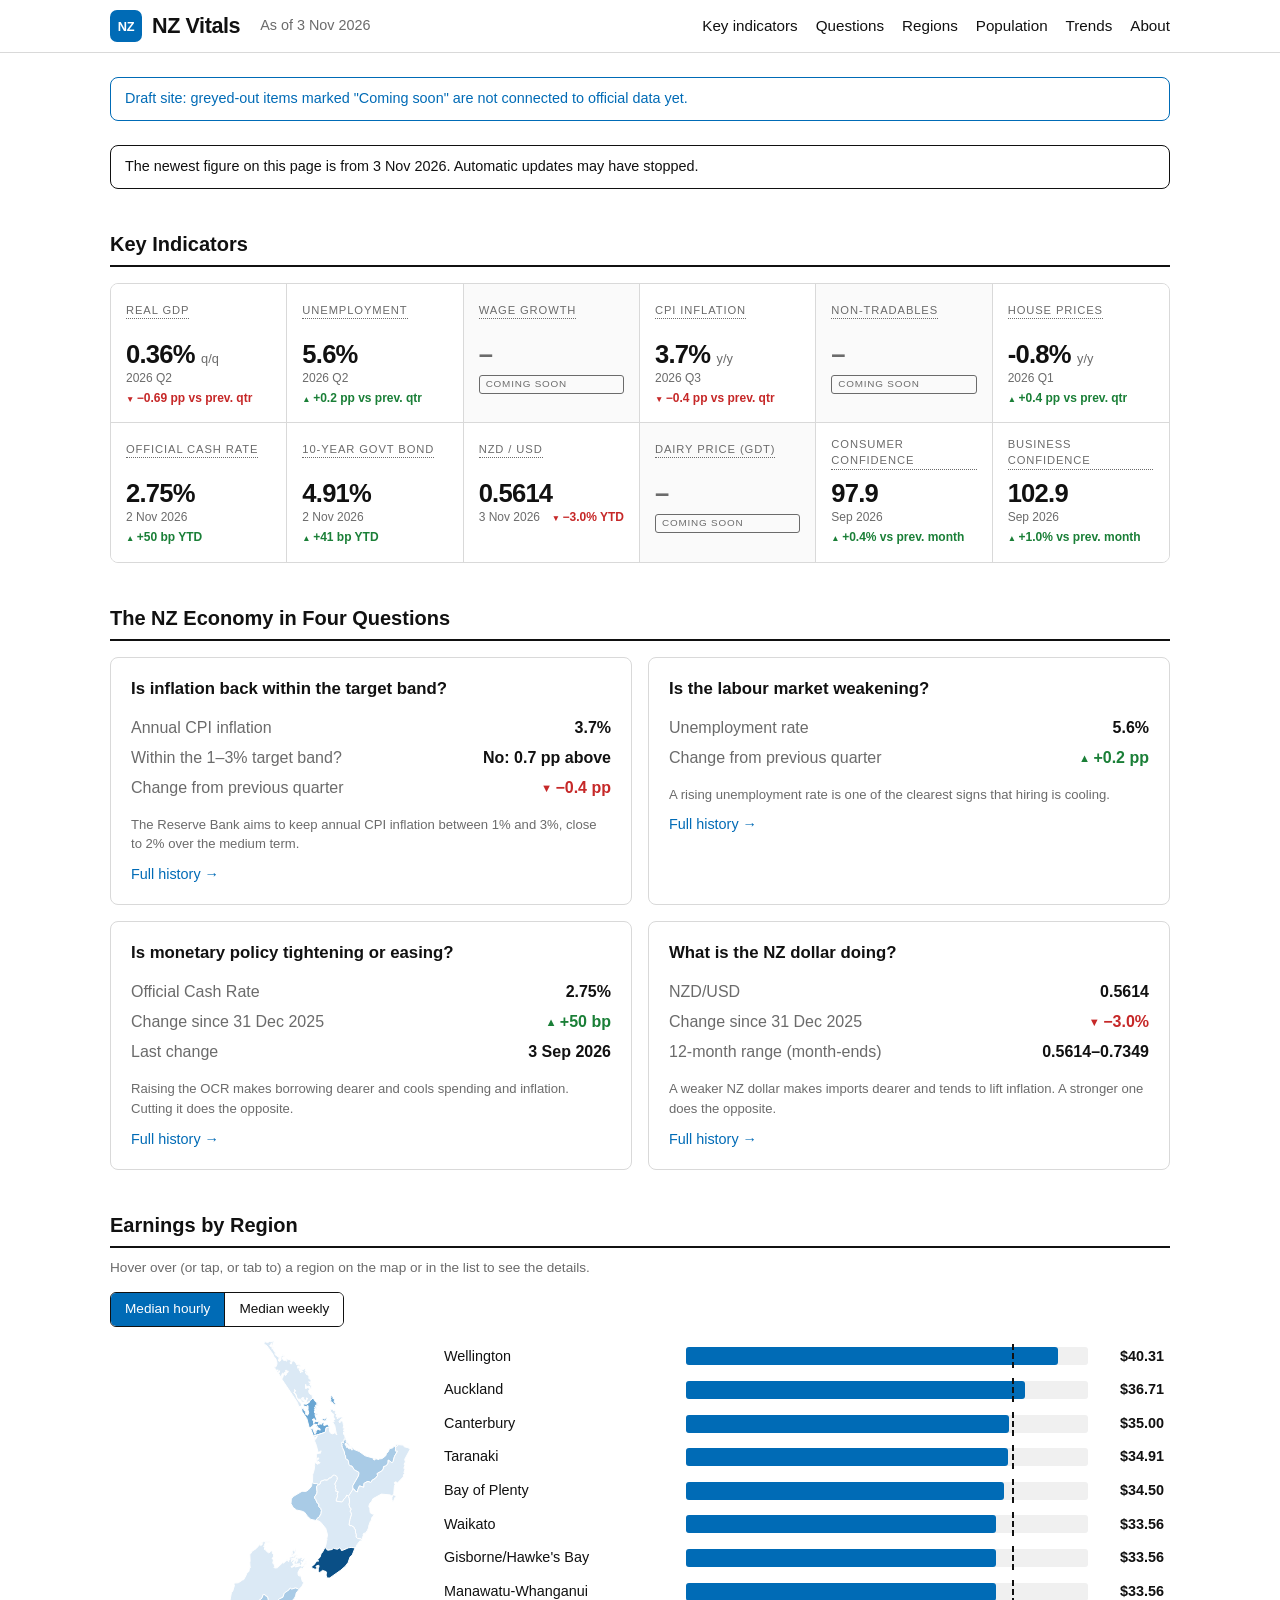
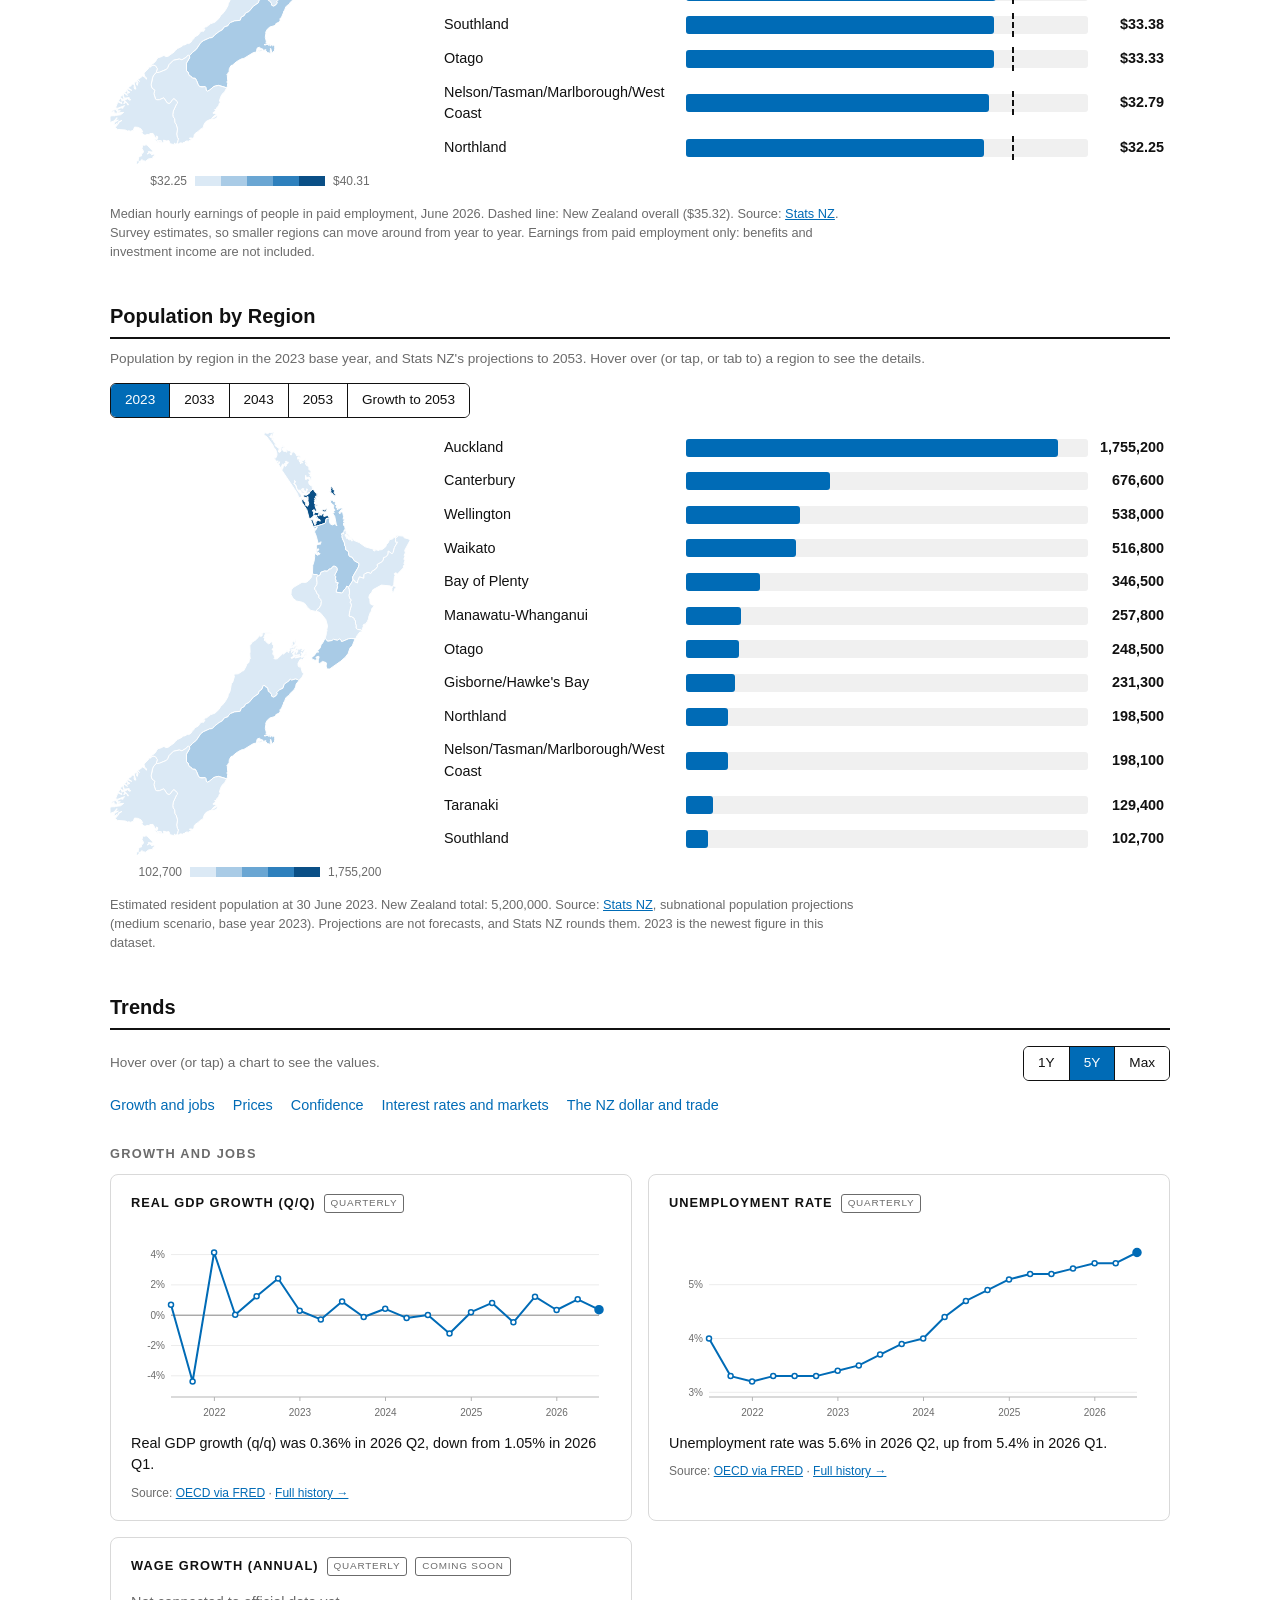
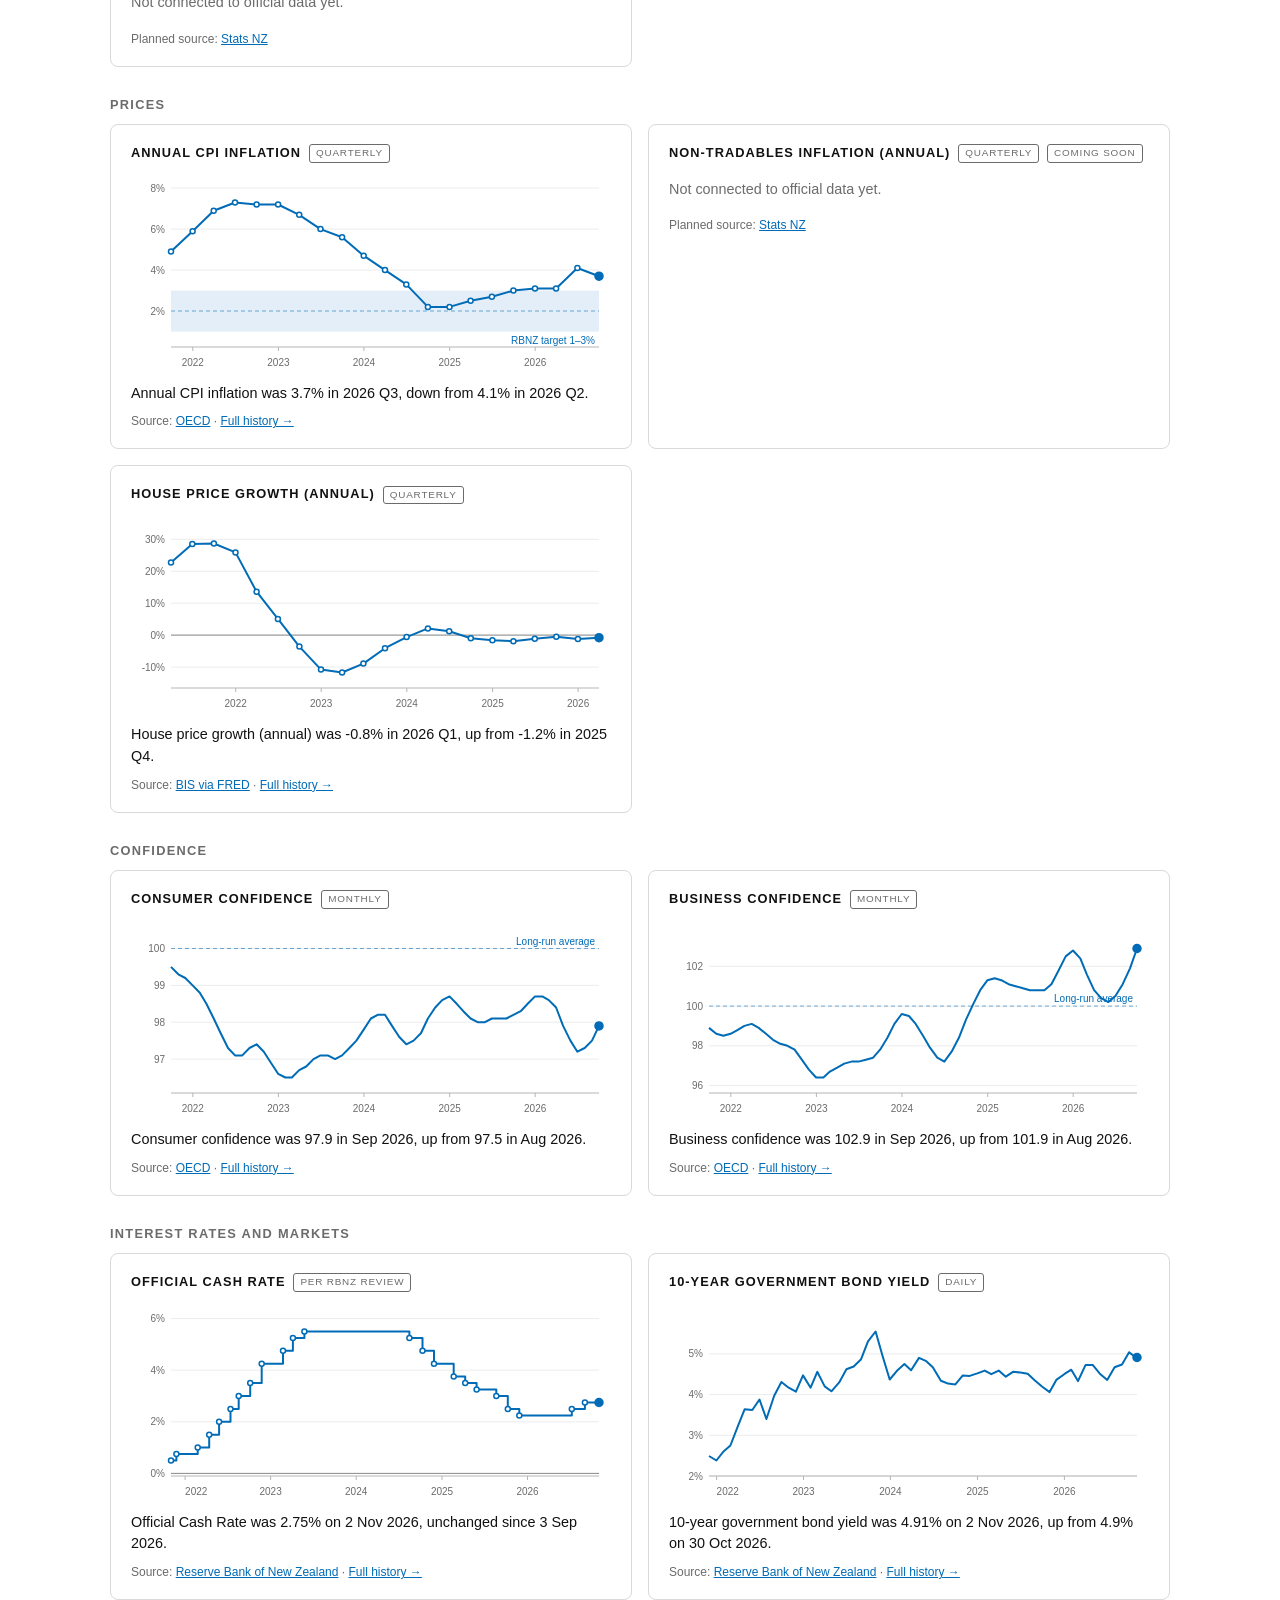
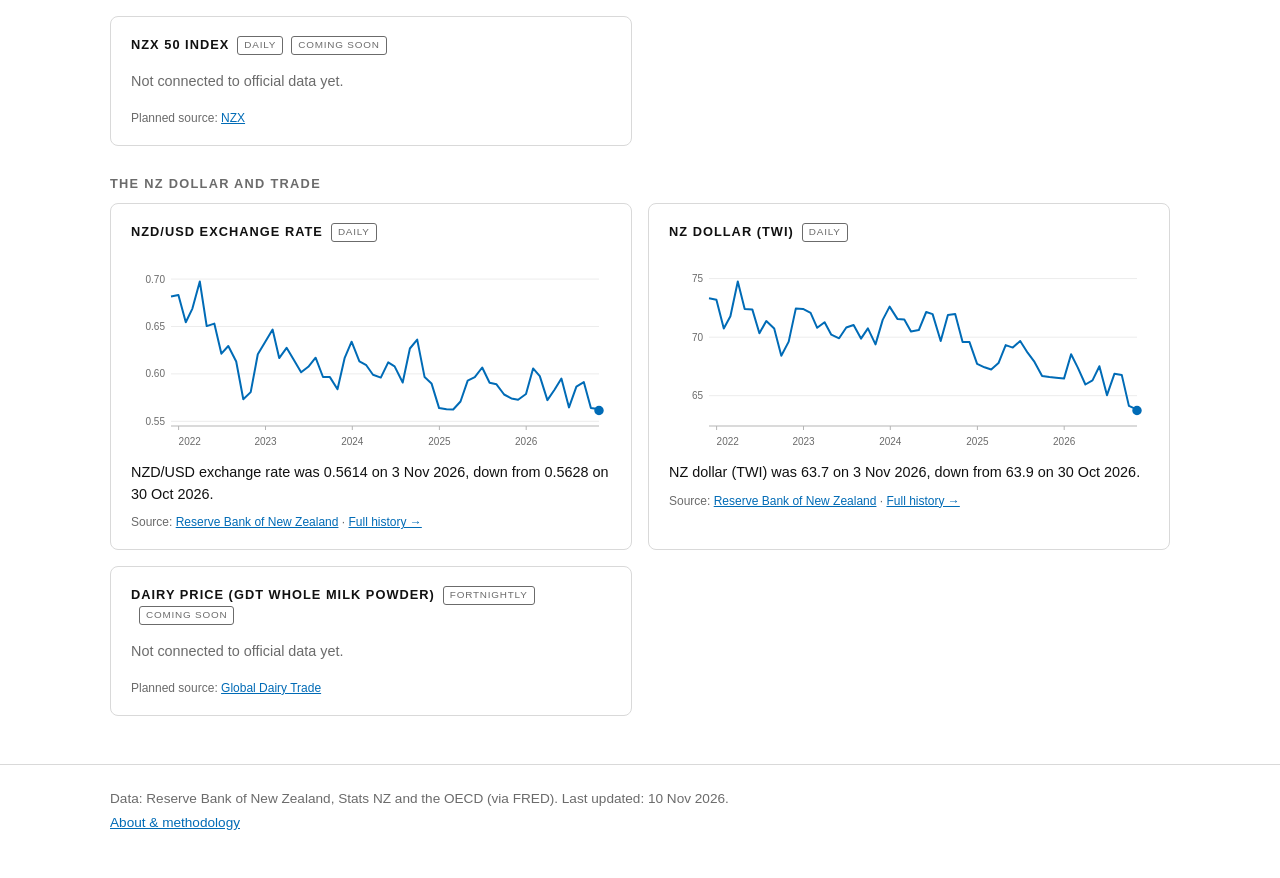
==== index.html @ 40b2cf06 "Add files via upload" ====
<!doctype html>
<html lang="en-NZ">
<head>
  <meta charset="utf-8">
  <meta name="viewport" content="width=device-width, initial-scale=1">
  <title>NZ Vitals | New Zealand Economy Dashboard</title>
  <meta name="description" content="Dashboard of New Zealand's economy: inflation, unemployment, the Official Cash Rate and NZD/USD, updated automatically from Stats NZ and the RBNZ.">
  <meta name="theme-color" content="#006bb6">
  <link rel="canonical" href="https://nz-vitals.pages.dev/">
  <meta property="og:type" content="website">
  <meta property="og:site_name" content="NZ Vitals">
  <meta property="og:title" content="NZ Vitals | New Zealand Economy Dashboard">
  <meta property="og:description" content="Inflation, unemployment, the Official Cash Rate and NZD/USD on one page.">
  <meta property="og:url" content="https://nz-vitals.pages.dev/">
  <meta property="og:locale" content="en_NZ">
  <meta property="og:image" content="https://nz-vitals.pages.dev/og-image.png">
  <meta name="twitter:card" content="summary_large_image">
  <meta name="twitter:image" content="https://nz-vitals.pages.dev/og-image.png">
  <script type="application/ld+json">
  {
    "@context": "https://schema.org",
    "@type": "WebSite",
    "name": "NZ Vitals",
    "url": "https://nz-vitals.pages.dev/",
    "description": "A running read on the health of the New Zealand economy.",
    "inLanguage": "en-NZ"
  }
  </script>
  <link rel="icon" href="favicon.svg" type="image/svg+xml">
  <link rel="stylesheet" href="css/style.css">
</head>
<body>
  <a class="skip" href="#main">Skip to content</a>

  <header class="topbar">
    <div class="wrap topbar-inner">
      <a class="brand" href="index.html"><span class="logo" aria-hidden="true">NZ</span><span class="brand-name">NZ Vitals</span></a>
      <span class="asof">As of <span id="asof">–</span></span>
      <nav class="nav" aria-label="Main">
        <a href="#key-indicators">Key indicators</a>
        <a href="#questions">Questions</a>
        <a href="#regions">Regions</a>
        <a href="#population">Population</a>
        <a href="#trends">Trends</a>
        <a href="about.html">About</a>
      </nav>
    </div>
  </header>

  <main id="main" class="wrap">
    <p id="status" class="status">Loading data…</p>
    <div id="notice" class="notice" hidden>
      Draft site: greyed-out items marked "Coming soon" are not connected to official data yet.
    </div>
    <div id="stale" class="notice warn" role="status" hidden></div>

    <section id="key-indicators">
      <h2 class="section-title">Key Indicators</h2>
      <div id="tiles" class="tiles"></div>
    </section>

    <section id="questions">
      <h2 class="section-title">The NZ Economy in Four Questions</h2>
      <div id="qgrid" class="qgrid"></div>
    </section>

    <section id="regions">
      <h2 class="section-title">Earnings by Region</h2>
      <p class="hint">Hover over (or tap, or tab to) a region on the map or in the list to see the details.</p>
      <div id="regions-body"></div>
    </section>

    <section id="population" hidden>
      <h2 class="section-title">Population by Region</h2>
      <p class="hint">Population by region in the 2023 base year, and Stats NZ's projections to 2053. Hover over (or tap, or tab to) a region to see the details.</p>
      <div id="population-body"></div>
    </section>

    <section id="trends">
      <h2 class="section-title">Trends</h2>
      <div class="trend-bar">
        <p class="hint">Hover over (or tap) a chart to see the values.</p>
        <div class="seg" id="range" role="group" aria-label="Chart time range">
          <button type="button" data-y="1" aria-pressed="false">1Y</button>
          <button type="button" data-y="5" aria-pressed="true">5Y</button>
          <button type="button" data-y="0" aria-pressed="false">Max</button>
        </div>
      </div>
      <nav id="jump" class="jump" aria-label="Chart groups"></nav>
      <div id="grid"></div>
    </section>

    <noscript><p class="status">This dashboard needs JavaScript to draw its charts. Data sources: Stats NZ and the Reserve Bank of New Zealand.</p></noscript>
  </main>

  <footer class="site-footer">
    <div class="wrap">
      <p>Data: Reserve Bank of New Zealand, Stats NZ and the OECD (via FRED). Last updated: <span id="updated">–</span>.</p>
      <p><a href="about.html">About &amp; methodology</a></p>
    </div>
  </footer>

  <script src="js/app.js"></script>
</body>
</html>
---- css/style.css ----
/* NZ Vitals: white / black / Knicks blue, Helvetica */
:root {
  --white: #ffffff;
  --black: #111111;
  --blue: #006bb6; /* Knicks blue */
  --grey: #6b6b6b;
  --line: #d9d9d9;
  --max: 1100px;
}

* { box-sizing: border-box; }
html { -webkit-text-size-adjust: 100%; scroll-behavior: smooth; }

body {
  margin: 0;
  background: var(--white);
  color: var(--black);
  font-family: Helvetica, "Helvetica Neue", Arial, sans-serif;
  line-height: 1.5;
}

a { color: var(--blue); }
a:hover { color: var(--black); }
a:focus-visible { outline: 3px solid var(--black); outline-offset: 2px; }

.wrap { max-width: var(--max); margin: 0 auto; padding: 0 20px; }

.skip { position: absolute; left: -999px; top: 0; background: var(--black); color: var(--white); padding: 8px 12px; z-index: 10; }
.skip:focus { left: 8px; top: 8px; }

/* Top bar */
.topbar { border-bottom: 1px solid var(--line); background: var(--white); }
.topbar-inner { display: flex; align-items: center; gap: 8px 20px; flex-wrap: wrap; padding-top: 10px; padding-bottom: 10px; }
.brand { display: flex; align-items: center; gap: 10px; text-decoration: none; color: var(--black); }
.logo { width: 32px; height: 32px; border-radius: 7px; background: var(--blue); color: var(--white); font-weight: 700; font-size: 0.8rem; display: grid; place-items: center; letter-spacing: -0.02em; }
.brand-name { font-size: 1.35rem; font-weight: 700; letter-spacing: -0.02em; }
.asof { color: var(--grey); font-size: 0.9rem; }
.nav { margin-left: auto; display: flex; gap: 6px 18px; flex-wrap: wrap; }
.nav a { color: var(--black); text-decoration: none; font-size: 0.95rem; }
.nav a:hover { color: var(--blue); }

/* Section headings: bold with a heavy rule underneath */
.section-title { font-size: 1.25rem; margin: 40px 0 16px; padding-bottom: 6px; border-bottom: 2px solid var(--black); }
.hint { margin: -6px 0 14px; font-size: 0.85rem; color: var(--grey); }

.status { color: var(--grey); margin: 24px 0; }
.notice { border: 1px solid var(--blue); color: var(--blue); border-radius: 8px; padding: 10px 14px; margin: 24px 0 0; font-size: 0.9rem; }

.tag { display: inline-block; font-size: 0.62rem; text-transform: uppercase; letter-spacing: 0.08em; border: 1px solid var(--grey); color: var(--grey); padding: 1px 6px; border-radius: 3px; margin-left: 8px; vertical-align: middle; font-weight: 400; }

/* Key indicator tiles */
.tiles { display: grid; grid-template-columns: repeat(6, 1fr); grid-auto-rows: 1fr; background: var(--white); border: 1px solid var(--line); border-radius: 8px; overflow: hidden; }
/* Hairlines are drawn per tile (not as a grey gap), so a short last row stays white */
.tile { display: flex; flex-direction: column; min-height: 140px; background: var(--white); padding: 14px 16px; box-shadow: inset 1px 1px 0 var(--line); margin: -1px 0 0 -1px; } /* each tile draws its own top/left line; the outer edge is clipped */
.label { display: inline-block; font-size: 0.7rem; text-transform: uppercase; letter-spacing: 0.08em; color: var(--grey); border-bottom: 1px dotted var(--grey); cursor: help; }
.tile-value { font-size: 1.6rem; font-weight: 700; letter-spacing: -0.03em; line-height: 1.2; margin-top: 2px; }
.tile-top { min-height: 2.5rem; }   /* room for a two-line label, so values line up across each row */
.tile-value small { font-size: 0.8rem; font-weight: 400; color: var(--grey); letter-spacing: 0; }
.tile-meta { display: flex; flex-wrap: wrap; justify-content: space-between; gap: 2px 8px; font-size: 0.75rem; color: var(--grey); }
/* Changes: green up, red down (the direction, not a judgement of good or bad) */
:root { --up: #1a7f37; --down: #c62828; }
.chg { font-weight: 700; color: var(--grey); white-space: nowrap; }
.chg.up { color: var(--up); }
.chg.down { color: var(--down); }
.chg.up::before, .chg.down::before { font-size: 0.7em; margin-right: 0.3em; vertical-align: 0.08em; }
.chg.up::before { content: "\25B2"; }
.chg.down::before { content: "\25BC"; }
.tile .tag { margin: 6px 0 0; }

/* Question cards */
.qgrid { display: grid; grid-template-columns: repeat(auto-fit, minmax(min(100%, 420px), 1fr)); gap: 16px; }
.qcard { border: 1px solid var(--line); border-radius: 8px; padding: 18px 20px; }
.qcard h3 { margin: 0 0 12px; font-size: 1.05rem; }
.qrow { display: flex; justify-content: space-between; gap: 12px; padding: 3px 0; color: var(--grey); }
.qrow b { color: var(--black); text-align: right; }
.qnote { font-size: 0.82rem; color: var(--grey); margin: 12px 0 8px; }
.qlink { font-size: 0.9rem; text-decoration: none; }

/* Trend cards and charts */
.grid { display: grid; grid-template-columns: repeat(auto-fit, minmax(min(100%, 440px), 1fr)); gap: 16px; }
.trend-bar { display: flex; flex-wrap: wrap; align-items: center; justify-content: space-between; gap: 8px 16px; margin-bottom: 14px; }
.trend-bar .hint, .trend-bar .seg { margin: 0; }
.jump { display: flex; flex-wrap: wrap; gap: 4px 18px; margin-bottom: 8px; font-size: 0.9rem; }
.jump a { text-decoration: none; }
.tgroup { margin-bottom: 8px; scroll-margin-top: 16px; }
.group-title { font-size: 0.8rem; text-transform: uppercase; letter-spacing: 0.1em; color: var(--grey); margin: 28px 0 10px; font-weight: 700; }
#grid { margin-bottom: 48px; }
.card { border: 1px solid var(--line); border-radius: 8px; padding: 18px 20px; scroll-margin-top: 16px; }
.card h2 { margin: 0 0 10px; font-size: 0.8rem; font-weight: 700; text-transform: uppercase; letter-spacing: 0.08em; }
.summary { font-size: 0.9rem; margin: 10px 0 8px; }
.source { font-size: 0.75rem; color: var(--grey); margin: 0; }

.chart-host { position: relative; min-height: 200px; }
.chart { display: block; max-width: 100%; height: auto; touch-action: pan-y; cursor: crosshair; }
.chart .axis { stroke: #b5b5b5; stroke-width: 1; }
.chart .tick { stroke: #b5b5b5; stroke-width: 1; }
.chart .gl { stroke: #ececec; stroke-width: 1; }
.chart .zero { stroke: #8a8a8a; stroke-width: 1; }
.chart .band { fill: #e3eef8; }
.chart .ref { stroke: var(--blue); stroke-opacity: 0.55; stroke-width: 1; stroke-dasharray: 4 3; }
.chart .reft { fill: var(--blue); font-size: 10px; }
.chart .line { fill: none; stroke: var(--blue); stroke-width: 2; stroke-linejoin: round; }
.chart .dot { fill: var(--white); stroke: var(--blue); stroke-width: 1.5; }
.chart .dot.last { fill: var(--blue); }
.chart .hline { stroke: var(--black); stroke-width: 1; stroke-dasharray: 3 3; }
.chart .hdot { fill: var(--blue); stroke: var(--white); stroke-width: 2; }
.chart text { font-family: inherit; font-size: 10px; fill: var(--grey); }

.tip { position: absolute; display: none; pointer-events: none; background: var(--black); color: var(--white); font-size: 0.75rem; line-height: 1.3; padding: 5px 9px; border-radius: 5px; white-space: nowrap; transform: translate(-50%, -100%); z-index: 2; }
.tip.on { display: block; }
.tip.below { transform: translate(-50%, 0); }
.tip span { display: block; opacity: 0.75; }

/* Not-yet-connected items */
.tile.soon { background: #fafafa; }
.tile.soon .label, .tile.soon .tile-value { color: var(--grey); }
.soon-text { color: var(--grey); font-size: 0.9rem; margin: 16px 0; }
.notice.warn { border-color: var(--black); color: var(--black); }
.chart:focus-visible { outline: 2px solid var(--blue); outline-offset: 2px; }
.prose h3 { font-size: 0.95rem; margin: 24px 0 4px; text-transform: uppercase; letter-spacing: 0.06em; color: var(--grey); }

/* Earnings by region */
.seg { display: inline-flex; border: 1px solid var(--black); border-radius: 6px; overflow: hidden; margin: 0 0 14px; }
.seg button { font: inherit; font-size: 0.85rem; background: var(--white); color: var(--black); border: 0; padding: 6px 14px; white-space: nowrap; cursor: pointer; }
.seg button + button { border-left: 1px solid var(--black); }
.seg button[aria-pressed="true"] { background: var(--blue); color: var(--white); }
.seg button:focus-visible { outline: 3px solid var(--black); outline-offset: -3px; }
.rwrap { display: block; }
.rwrap.withmap { display: grid; grid-template-columns: minmax(200px, 300px) 1fr; gap: 8px 28px; align-items: start; }
.rmap { position: relative; max-width: 300px; }
.rmap svg { display: block; width: 100%; height: auto; }
.rpath { stroke: #fff; stroke-width: 1; stroke-linejoin: round; cursor: pointer; outline: none; transition: opacity 0.1s; }
.rpath.on { stroke: var(--black); stroke-width: 2; }
.rpath:focus-visible { stroke: var(--black); stroke-width: 2.5; }
.rmap:has(.rpath.on) .rpath:not(.on) { opacity: 0.55; }
.maptip { display: none; position: absolute; pointer-events: none; background: var(--black); color: var(--white); font-size: 0.75rem; line-height: 1.35; padding: 6px 10px; border-radius: 5px; white-space: nowrap; transform: translate(-50%, -100%); z-index: 3; }
.maptip.on { display: block; }
.maptip span, .maptip strong { display: block; }
.maptip span { opacity: 0.75; }
.rlegend { display: flex; align-items: center; justify-content: center; gap: 8px; margin-top: 8px; font-size: 0.75rem; color: var(--grey); }
.ramp { display: inline-flex; }
.ramp i { display: block; width: 26px; height: 10px; }
.rlist { display: grid; gap: 2px; }
.rrow.on { background: #f2f7fb; }
.rrow { position: relative; display: grid; grid-template-columns: minmax(120px, 230px) 1fr 64px; align-items: center; gap: 12px; padding: 5px 6px; border-radius: 6px; }
.rrow:hover, .rrow:focus { background: #f2f7fb; outline: none; }
.rrow:focus-visible { outline: 2px solid var(--blue); }
.rname { font-size: 0.9rem; }
.rtrack { position: relative; height: 18px; background: #f0f0f0; border-radius: 3px; }
.rbar { position: absolute; left: 0; top: 0; bottom: 0; background: var(--blue); border-radius: 3px; }
.rnat { position: absolute; top: -3px; bottom: -3px; border-left: 2px dashed var(--black); }
.rval { font-weight: 700; text-align: right; font-size: 0.9rem; }
.rtip { display: none; position: absolute; left: 240px; bottom: calc(100% - 2px); background: var(--black); color: var(--white); font-size: 0.75rem; line-height: 1.35; padding: 6px 10px; border-radius: 5px; z-index: 3; white-space: nowrap; pointer-events: none; }
.rtip span, .rtip strong { display: block; }
.rtip span { opacity: 0.75; }
.rrow:hover .rtip, .rrow:focus .rtip { display: block; }
.rnote { font-size: 0.8rem; color: var(--grey); margin: 14px 0 0; max-width: 760px; }
@media (max-width: 760px) {
  .rwrap.withmap { grid-template-columns: 1fr; }
  .rmap { max-width: 240px; margin: 0 auto 8px; }
}
@media (max-width: 600px) {
  .rrow { grid-template-columns: 1fr 60px; row-gap: 4px; }
  .rname { grid-column: 1 / -1; }
  .rtip { left: 6px; white-space: normal; max-width: calc(100% - 12px); }
}

/* Footer */
.site-footer { border-top: 1px solid var(--line); padding: 20px 0 40px; font-size: 0.85rem; color: var(--grey); }
.site-footer p { margin: 4px 0; }

/* About page */
.prose { max-width: 700px; padding-top: 24px; padding-bottom: 48px; }
.prose h1 { font-size: 1.6rem; margin: 16px 0 0; letter-spacing: -0.02em; }
.prose h2 { font-size: 1.1rem; margin-top: 32px; }

/* Narrower screens: 4 tiles per row (3 rows), then 2 per row (6 rows), so the 12 tiles always fill every row */
@media (max-width: 1100px) {
  .tiles { grid-template-columns: repeat(4, 1fr); }
}
@media (max-width: 700px) {
  .tiles { grid-template-columns: repeat(2, 1fr); }
}

/* Phones */
@media (max-width: 600px) {
  .tiles { grid-template-columns: repeat(2, 1fr); }
  .wrap { padding: 0 16px; }
  .asof { order: 3; width: 100%; }
  .nav { margin-left: 0; width: 100%; }
  .section-title { margin-top: 32px; }
  .tile-value { font-size: 1.5rem; }
  .qcard, .card { padding: 16px; }
  .source a, .site-footer a, .qlink, .nav a { padding: 6px 0; display: inline-block; } /* easier to tap */
}

/* Clickable tiles and indicator pages */
a.tile { display: block; color: inherit; text-decoration: none; }
a.tile:hover { background: #f4f8fc; }
a.tile:focus-visible { outline: 3px solid var(--black); outline-offset: -3px; }
.card h2 a { color: inherit; text-decoration: none; }
.card h2 a:hover { color: var(--blue); text-decoration: underline; }

.detail { padding-bottom: 32px; }
.crumb { margin: 20px 0 0; font-size: 0.9rem; }
.detail h1 { font-size: 1.8rem; letter-spacing: -0.02em; margin: 10px 0 6px; }
.hero { display: flex; flex-wrap: wrap; align-items: baseline; gap: 4px 16px; margin: 8px 0 4px; }
.big { font-size: 2.8rem; font-weight: 700; letter-spacing: -0.03em; line-height: 1.1; }
.big small { font-size: 1rem; font-weight: 400; color: var(--grey); letter-spacing: 0; }
.hero-meta { color: var(--grey); }
.lede { margin: 6px 0 18px; max-width: 760px; }
.bigchart { padding-bottom: 8px; }
.stats { display: grid; grid-template-columns: repeat(auto-fit, minmax(170px, 1fr)); gap: 12px; margin: 16px 0 8px; }
.stat { border: 1px solid var(--line); border-radius: 8px; padding: 12px 14px; }
.stat .label { cursor: default; border-bottom: 0; }
.stat b { display: block; font-size: 1.25rem; margin-top: 2px; letter-spacing: -0.02em; }
.stat small { display: block; font-size: 0.75rem; color: var(--grey); }
.about-ind p { max-width: 720px; margin: 0 0 8px; }
.data-actions { display: flex; flex-wrap: wrap; gap: 8px; margin-bottom: 12px; }
.btn { font: inherit; font-size: 0.85rem; background: var(--white); color: var(--black); border: 1px solid var(--black); border-radius: 6px; padding: 6px 14px; cursor: pointer; }
.btn:hover { background: #f2f7fb; }
.btn:focus-visible { outline: 3px solid var(--black); outline-offset: 2px; }
.dtable { width: 100%; max-width: 720px; border-collapse: collapse; font-size: 0.9rem; }
.dtable th, .dtable td { text-align: left; padding: 6px 8px; border-bottom: 1px solid var(--line); }
.dtable th { font-size: 0.7rem; text-transform: uppercase; letter-spacing: 0.08em; color: var(--grey); font-weight: 400; }
.dtable .num { text-align: right; }
.pn { display: flex; justify-content: space-between; gap: 16px; flex-wrap: wrap; margin: 28px 0 0; padding-top: 16px; border-top: 1px solid var(--line); }
.pn a { text-decoration: none; padding: 6px 0; }
@media (max-width: 600px) {
  .big { font-size: 2.3rem; }
  .detail h1 { font-size: 1.5rem; }
}

/* Blue dot on a tile whose figure is newer than at the visitor's last visit */
.newdot { display: inline-block; width: 8px; height: 8px; margin-left: 8px; border-radius: 50%; background: var(--blue); vertical-align: 2px; cursor: help; }

/* Long switches (population years) shrink their padding on phones rather than overflow */
@media (max-width: 480px) { .seg button { padding: 6px 9px; font-size: 0.8rem; } }
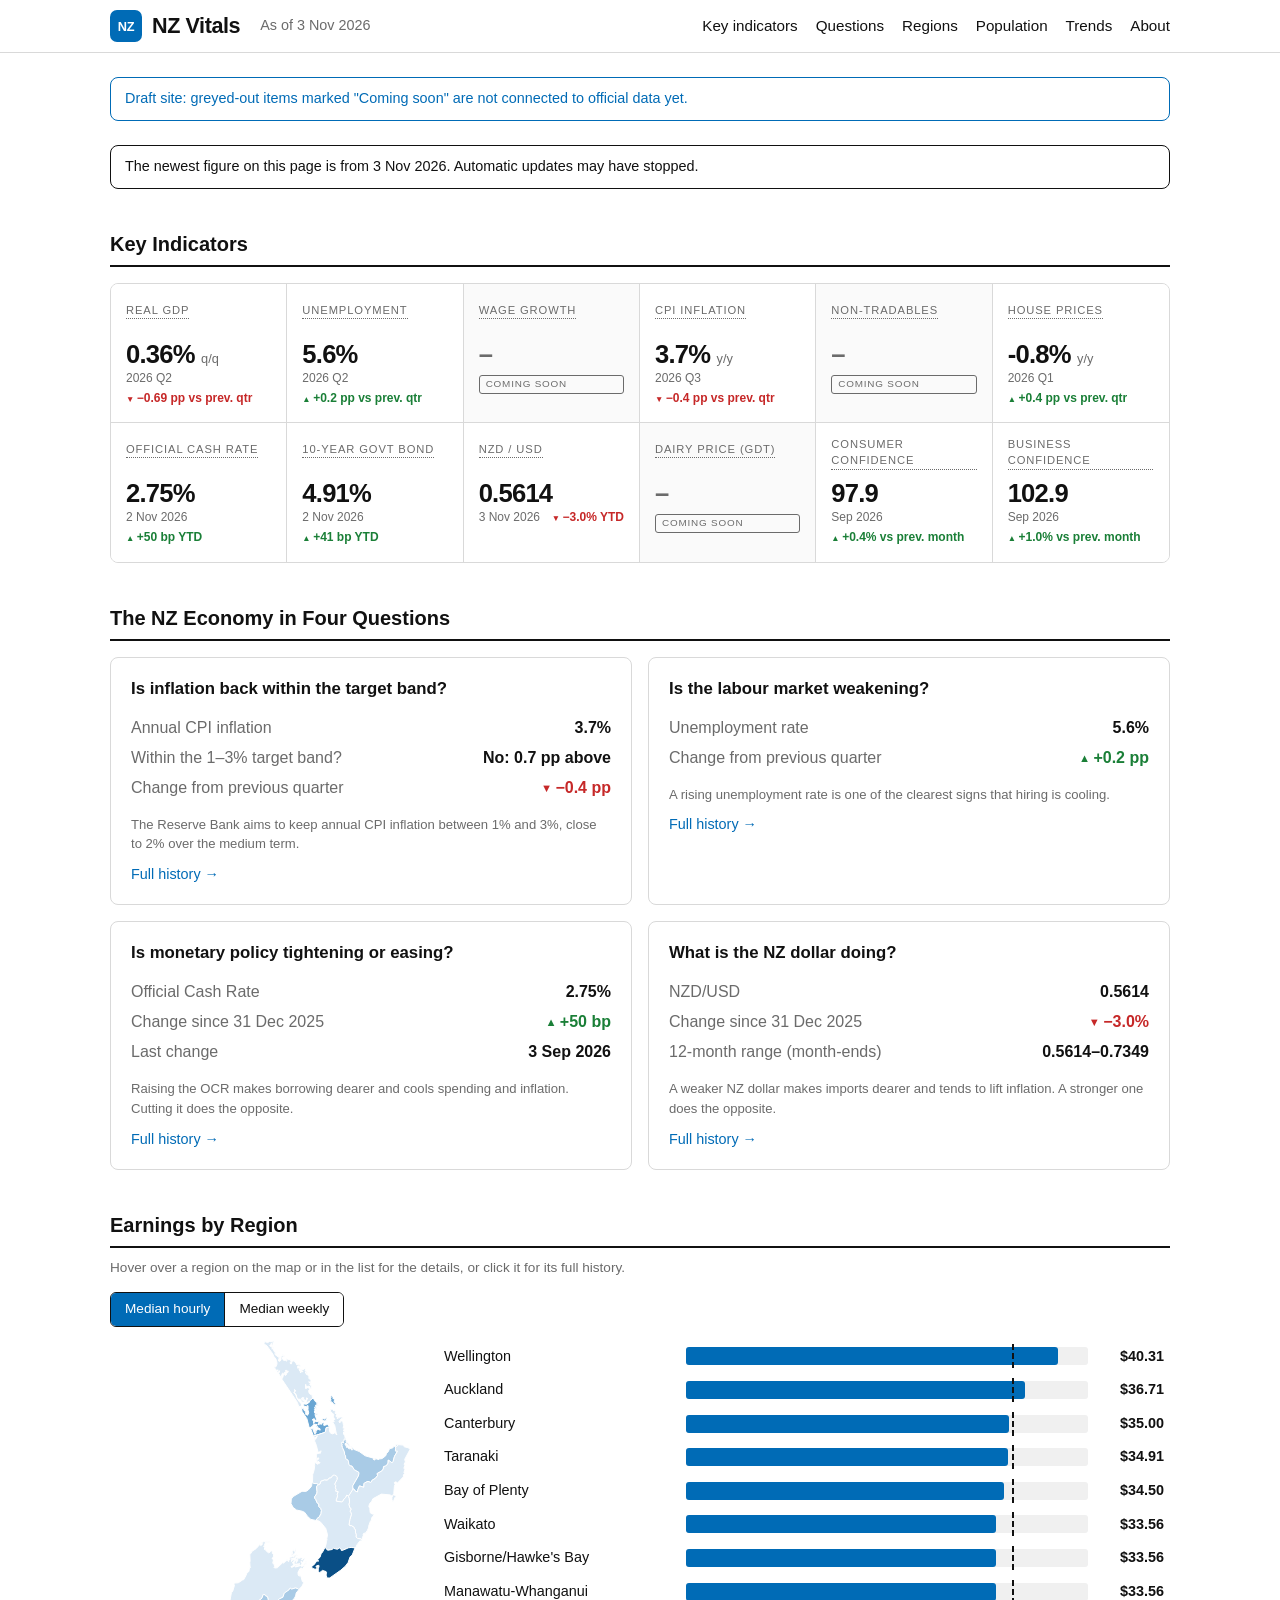
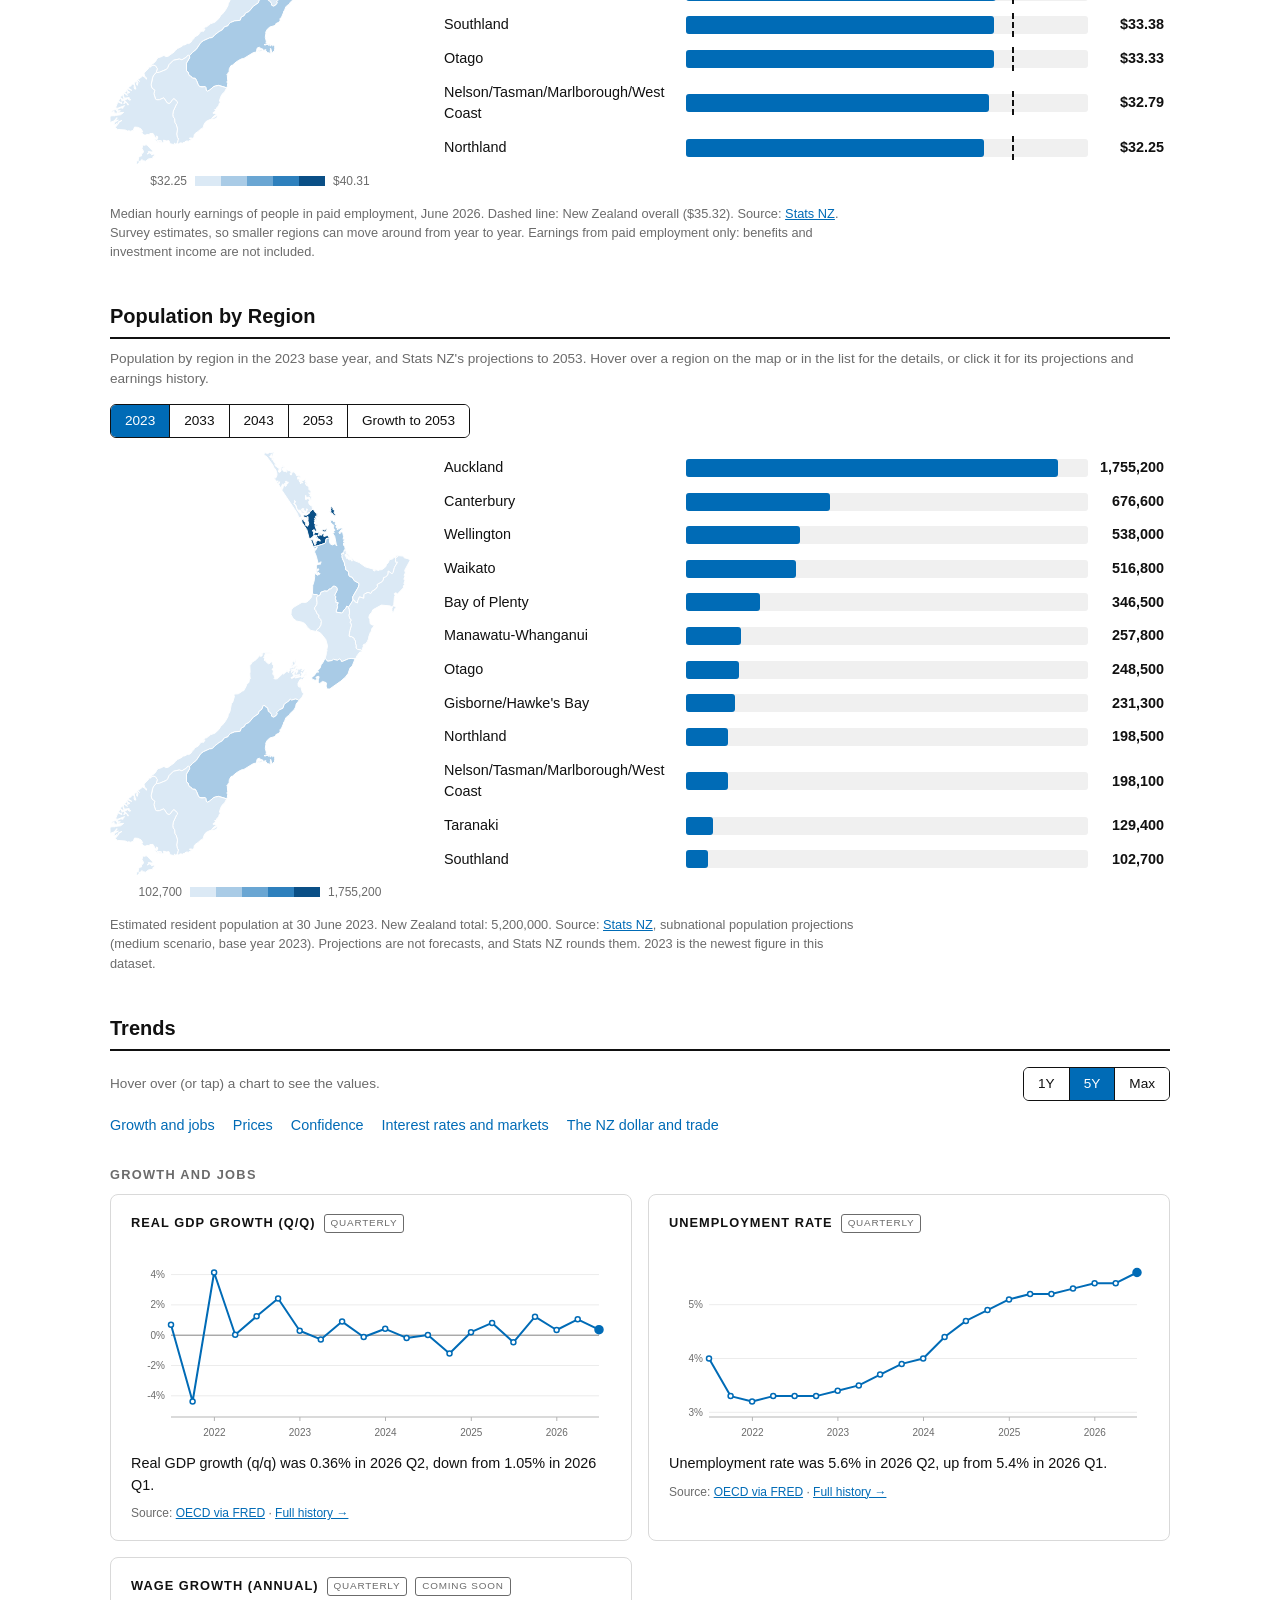
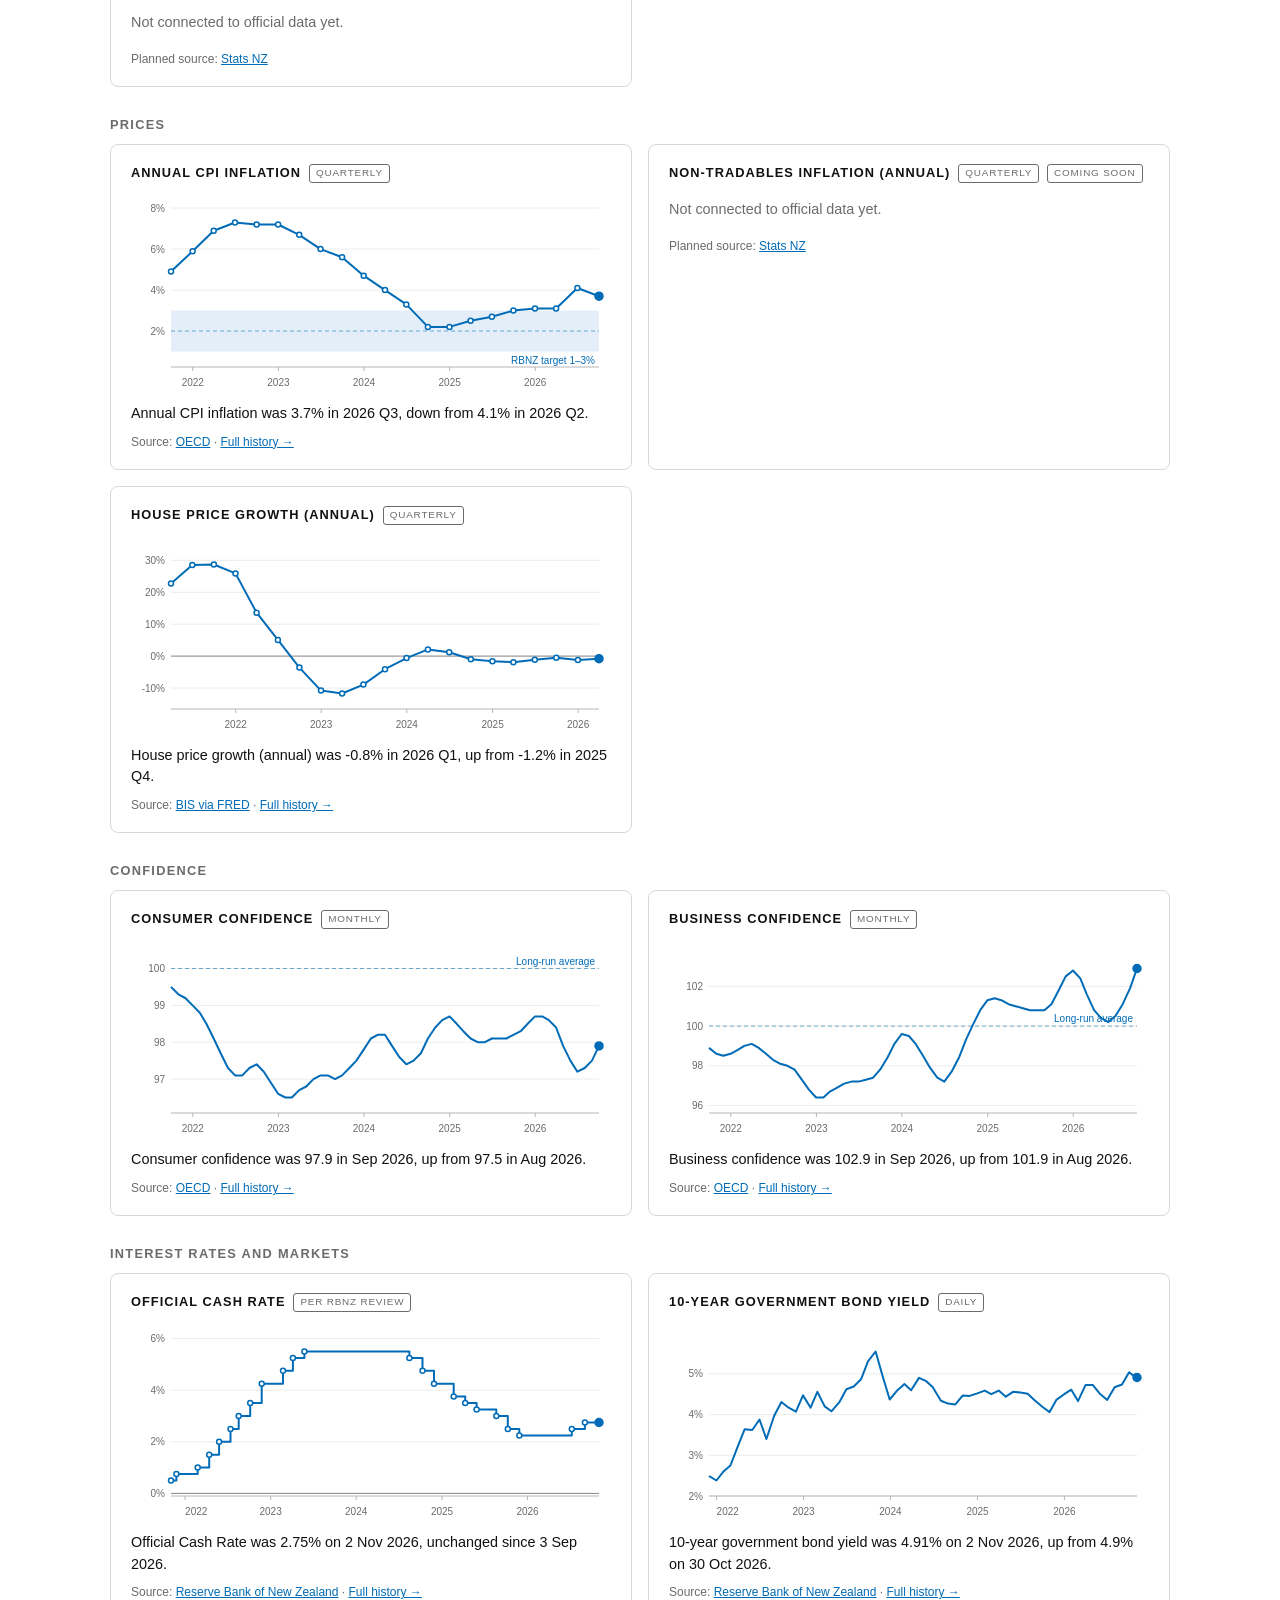
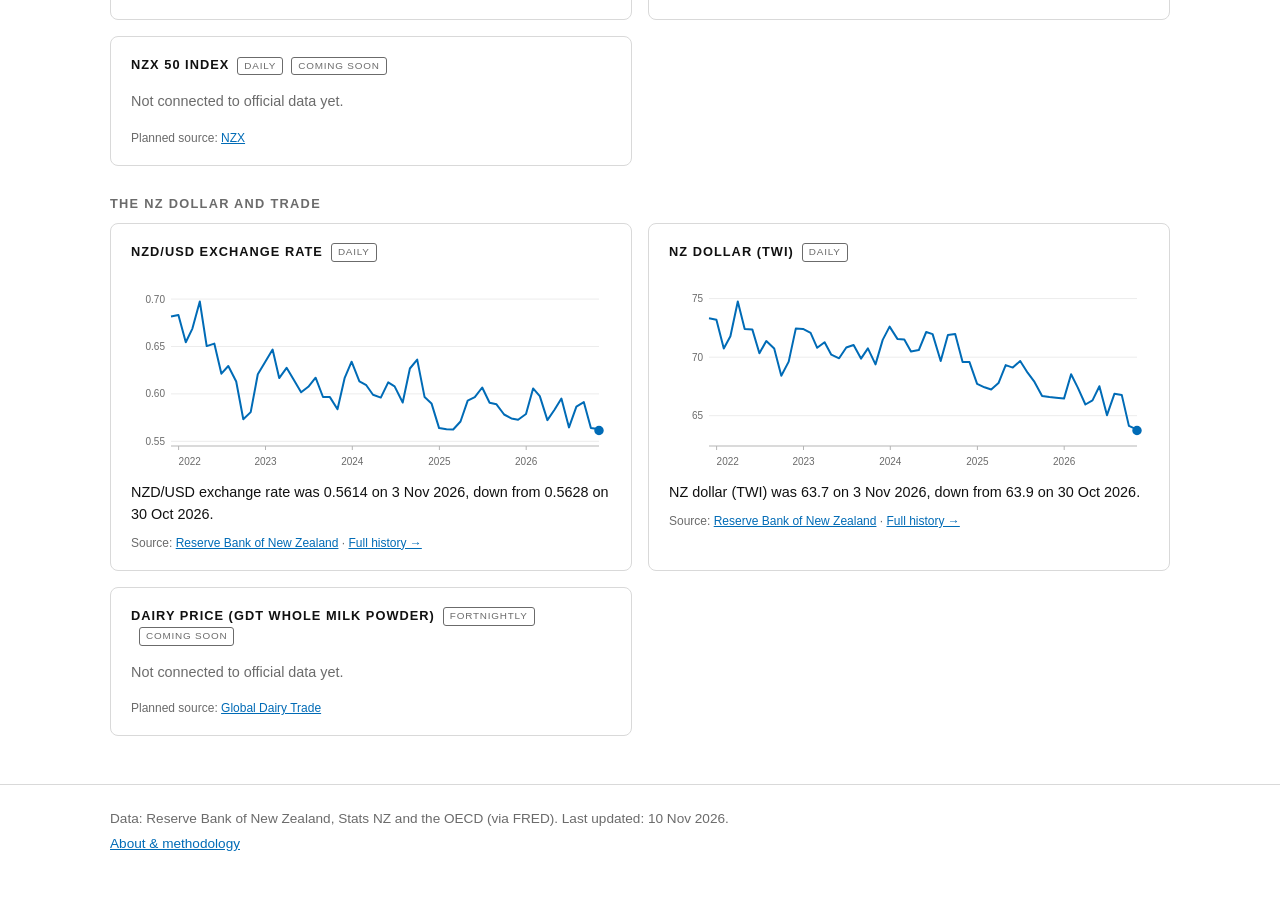
==== commit 3c4ac084: "Add files via upload" ====
--- a/index.html
+++ b/index.html
@@ -66,13 +66,13 @@
 
     <section id="regions">
       <h2 class="section-title">Earnings by Region</h2>
-      <p class="hint">Hover over (or tap, or tab to) a region on the map or in the list to see the details.</p>
+      <p class="hint">Hover over a region on the map or in the list for the details, or click it for its full history.</p>
       <div id="regions-body"></div>
     </section>
 
     <section id="population" hidden>
       <h2 class="section-title">Population by Region</h2>
-      <p class="hint">Population by region in the 2023 base year, and Stats NZ's projections to 2053. Hover over (or tap, or tab to) a region to see the details.</p>
+      <p class="hint">Population by region in the 2023 base year, and Stats NZ's projections to 2053. Hover over a region on the map or in the list for the details, or click it for its projections and earnings history.</p>
       <div id="population-body"></div>
     </section>
 
--- a/css/style.css
+++ b/css/style.css
@@ -236,3 +236,24 @@
 
 /* Long switches (population years) shrink their padding on phones rather than overflow */
 @media (max-width: 480px) { .seg button { padding: 6px 9px; font-size: 0.8rem; } }
+
+/* Second comparison line and its legend (region pages) */
+.chart .line2 { fill: none; stroke: #8a8a8a; stroke-width: 1.75; stroke-dasharray: 5 3; stroke-linejoin: round; }
+.legend { display: flex; flex-wrap: wrap; gap: 4px 18px; margin: 6px 0 0 40px; font-size: 0.75rem; color: var(--grey); }
+.legend .lg { display: inline-block; width: 18px; height: 0; border-top: 2px solid var(--blue); margin-right: 6px; vertical-align: middle; }
+.legend .lg.b { border-top: 2px dashed #8a8a8a; }
+
+/* Region pages and links into them */
+.rname a { color: inherit; text-decoration: none; }
+.rrow:hover .rname a, .rrow.on .rname a, .rrow:focus .rname a { text-decoration: underline; }
+.rrow { cursor: pointer; }
+.rtip .go, .maptip .go { display: block; margin-top: 3px; font-weight: 600; opacity: 1; color: #9fd0ff; }
+.ctrl { display: flex; flex-wrap: wrap; align-items: center; justify-content: space-between; gap: 8px 16px; margin: 4px 0 12px; }
+.ctrl .seg { margin: 0; }
+
+/* Region page: full rows of stat cards (8 = 2 rows of 4, 6 = 2 rows of 3; 2 across on phones) */
+.stats.s4 { grid-template-columns: repeat(4, 1fr); }
+.stats.s3 { grid-template-columns: repeat(3, 1fr); }
+@media (max-width: 700px) { .stats.s4, .stats.s3 { grid-template-columns: repeat(2, 1fr); } }
+/* A note under a chart card needs some air */
+.card.bigchart + .hint { margin-top: 10px; }
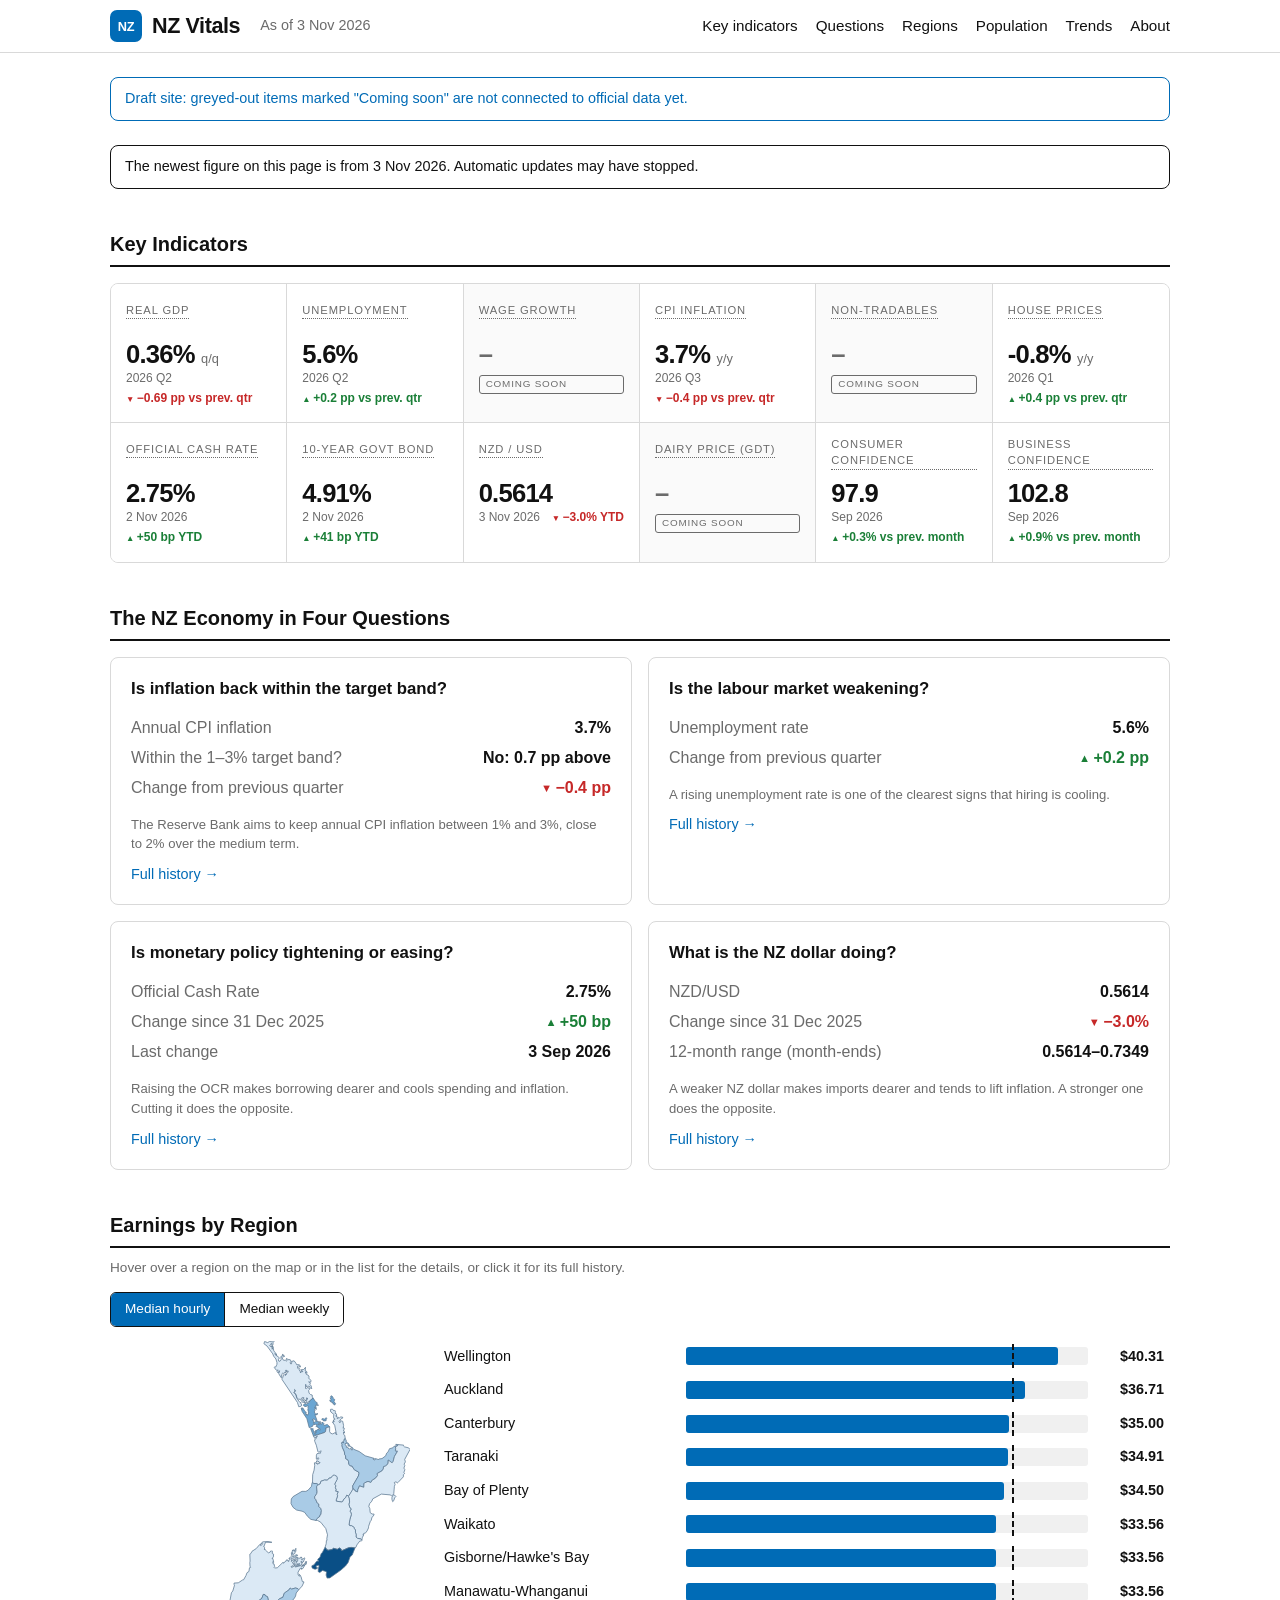
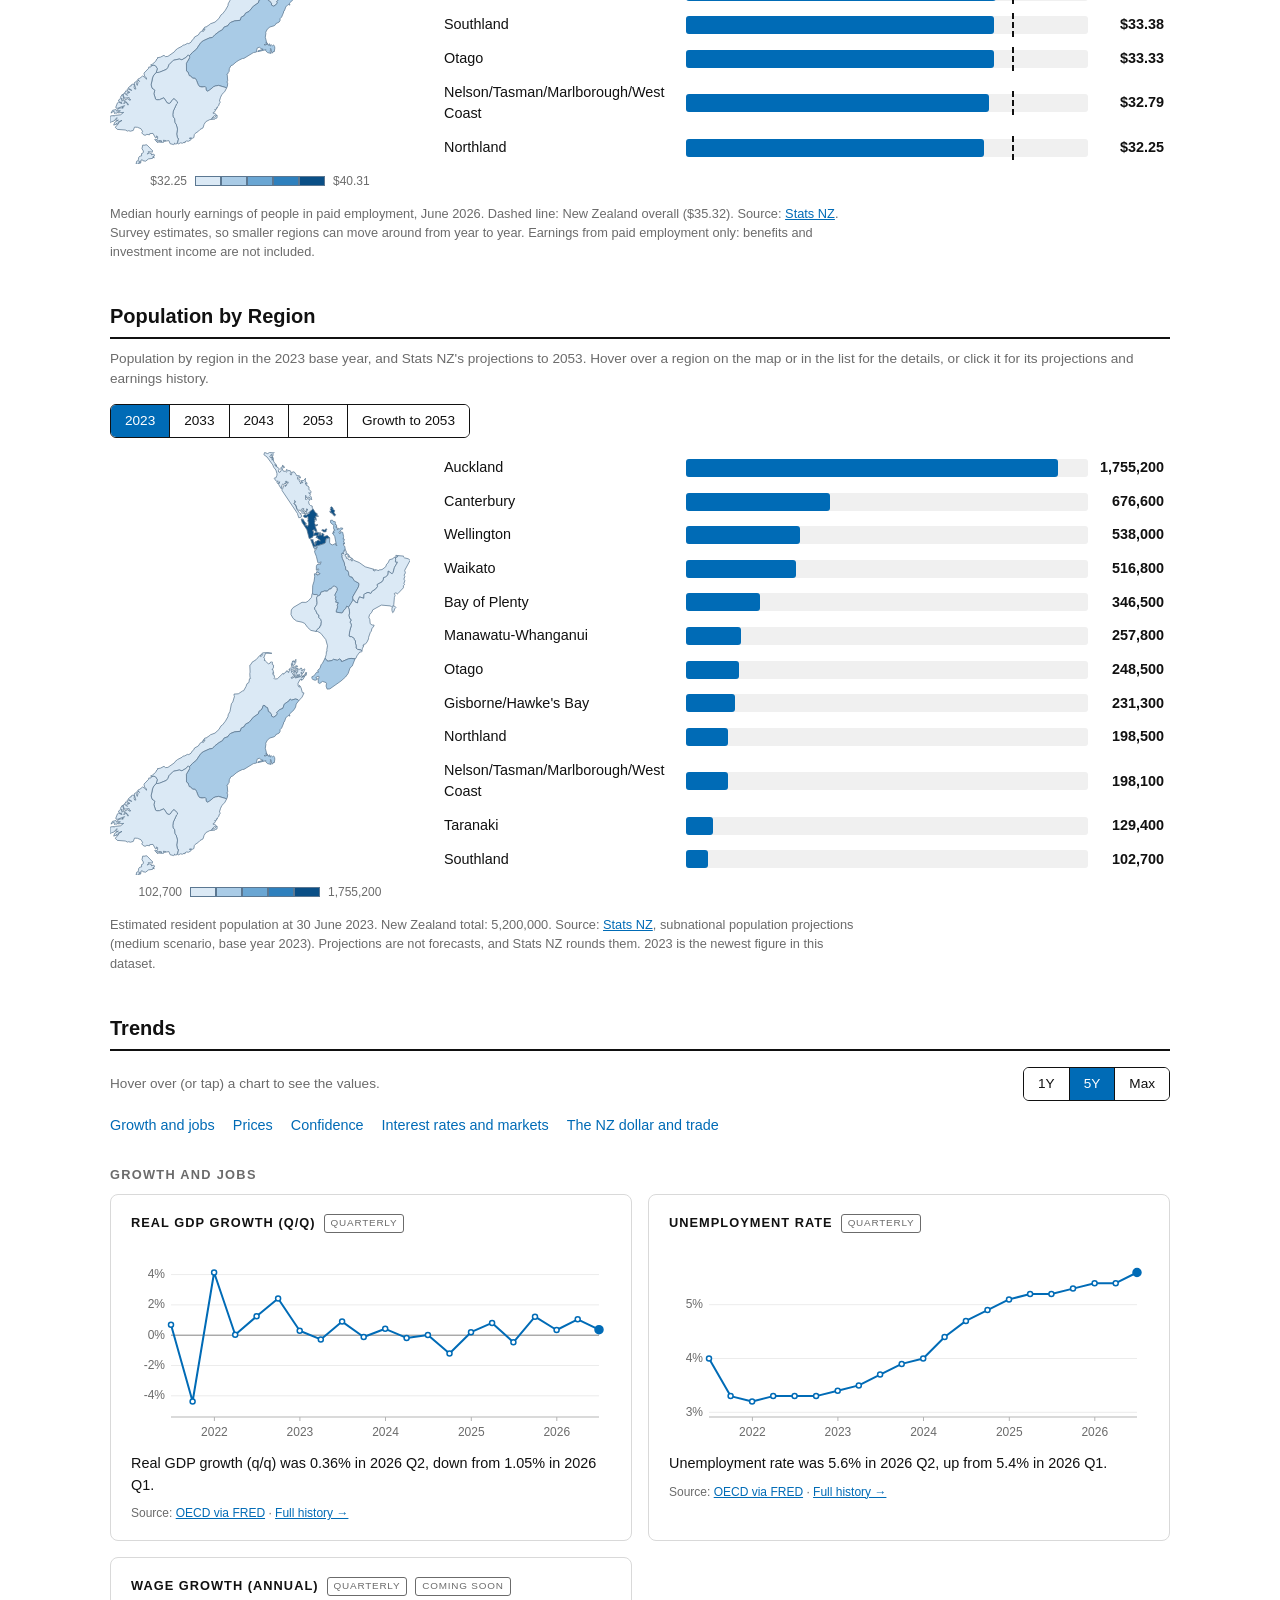
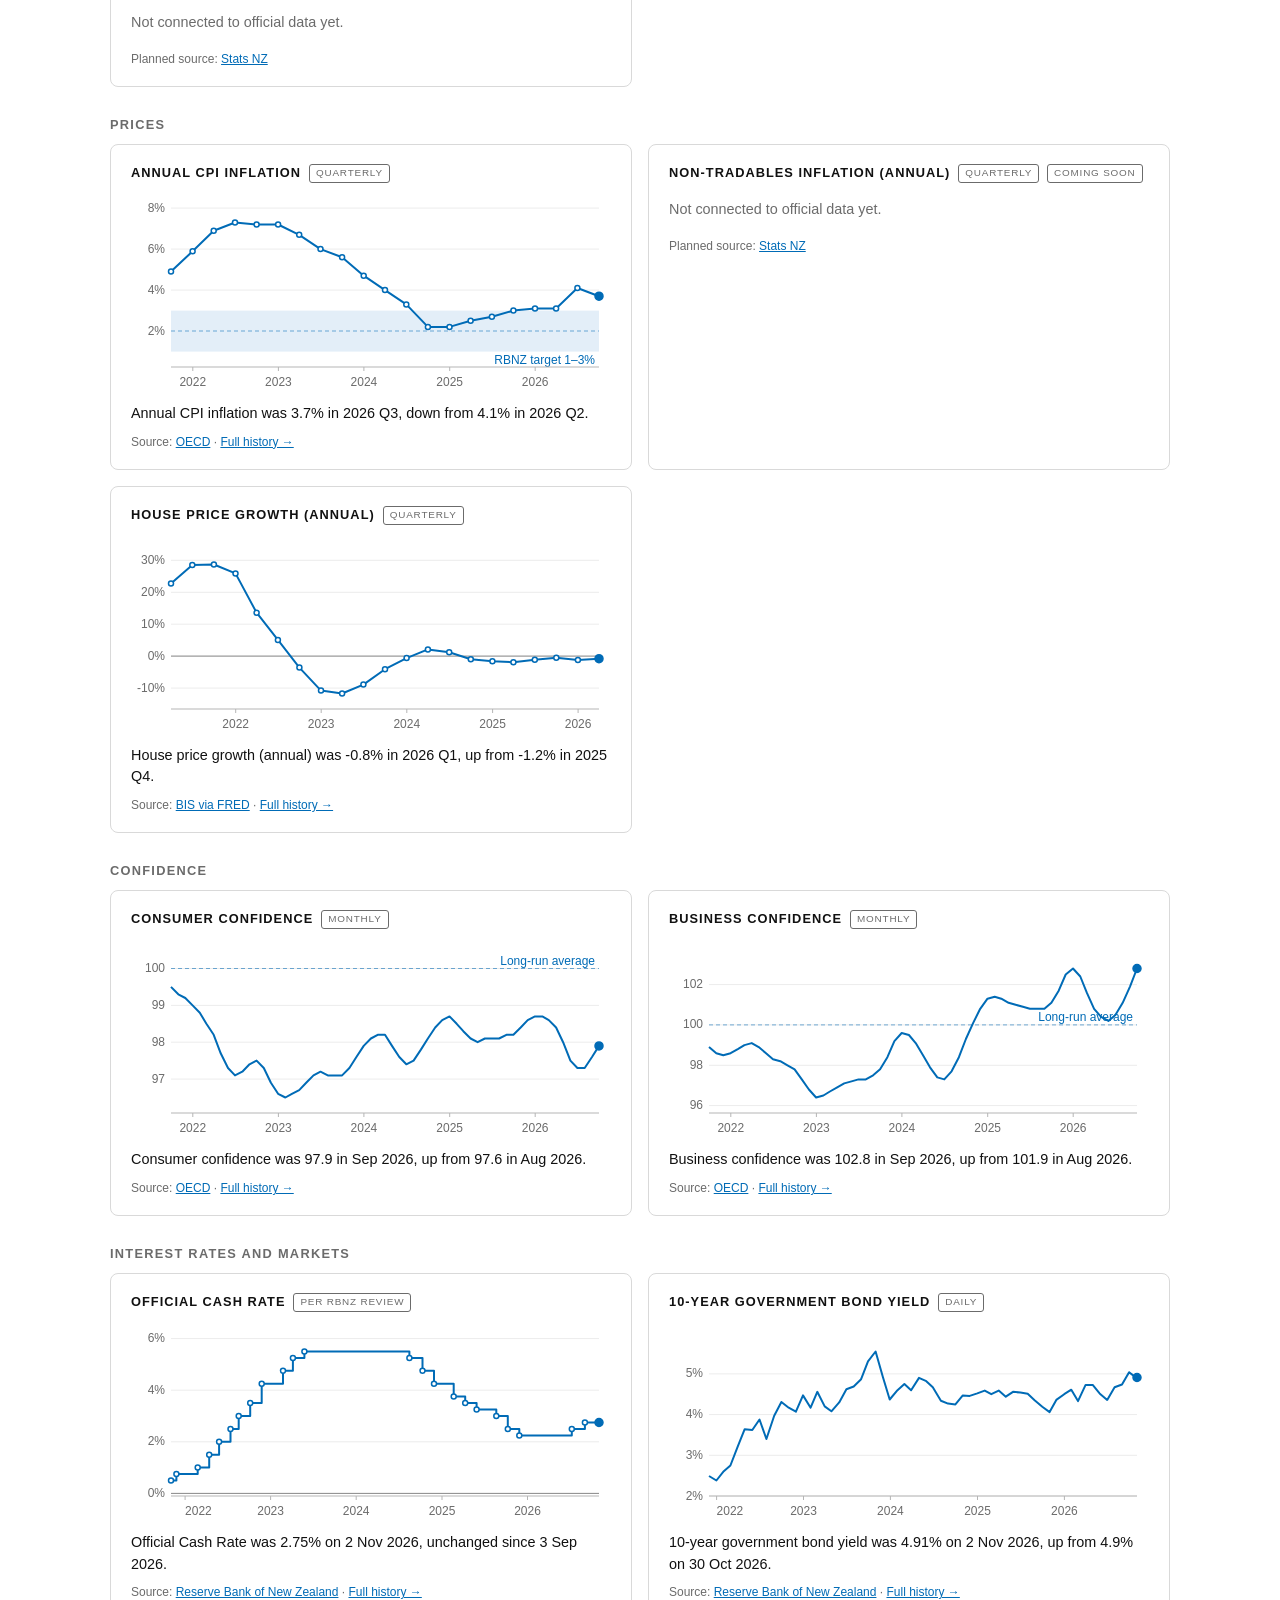
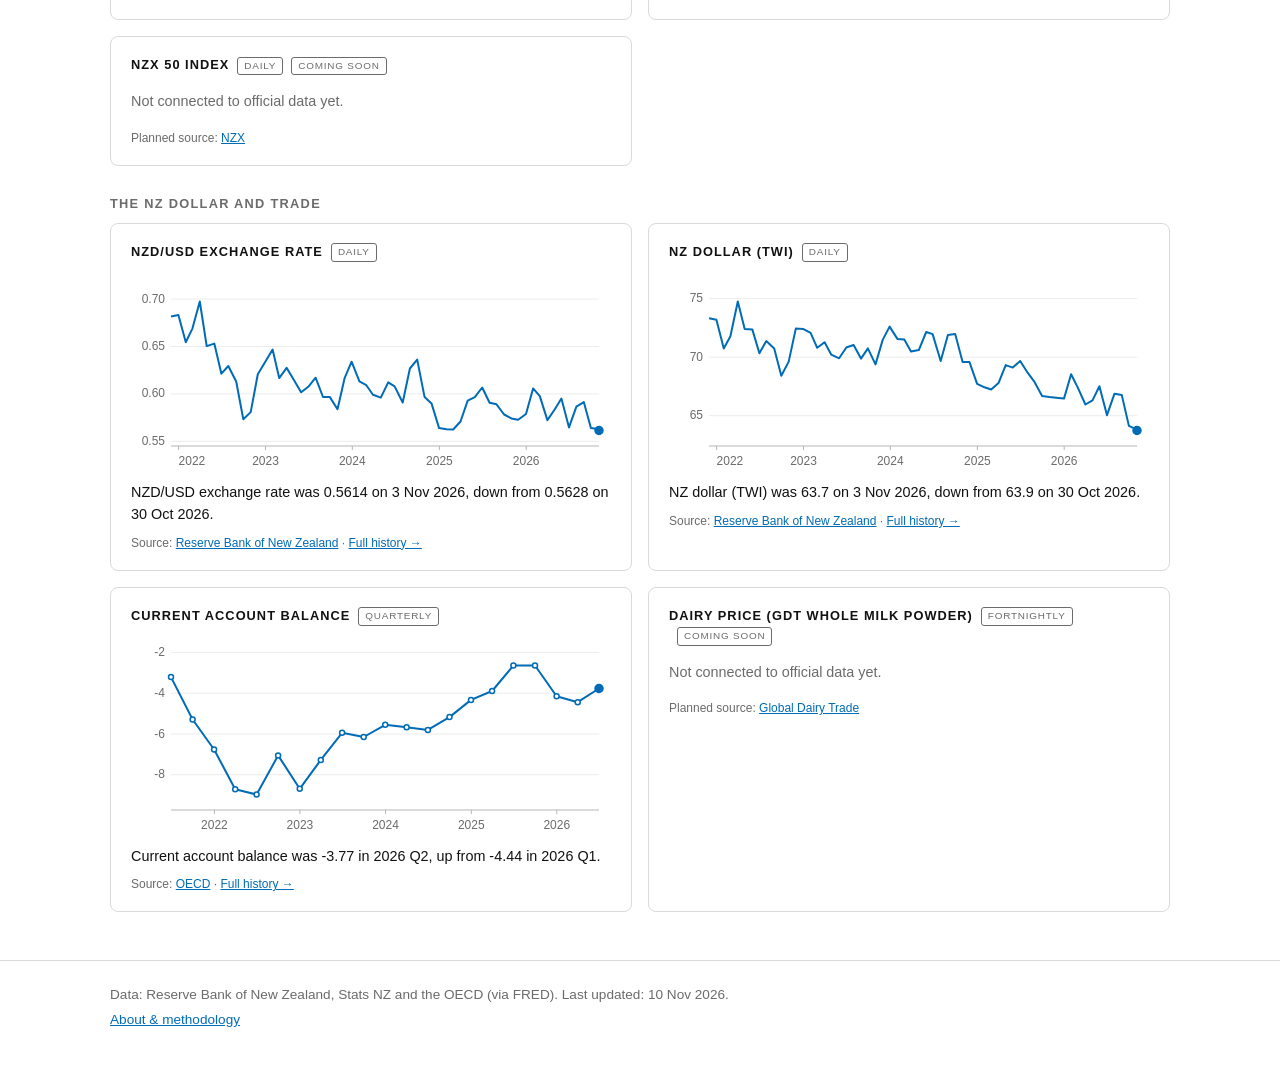
==== commit 450697b3: "Add files via upload" ====
--- a/index.html
+++ b/index.html
@@ -1,4 +1,4 @@
-<!doctype html>
+<!DOCTYPE html>
 <html lang="en-NZ">
 <head>
   <meta charset="utf-8">
@@ -48,6 +48,7 @@
   </header>
 
   <main id="main" class="wrap">
+    <h1 class="sr-only">NZ Vitals: New Zealand economy dashboard</h1>
     <p id="status" class="status">Loading data…</p>
     <div id="notice" class="notice" hidden>
       Draft site: greyed-out items marked "Coming soon" are not connected to official data yet.
--- a/css/style.css
+++ b/css/style.css
@@ -9,13 +9,16 @@
 }
 
 * { box-sizing: border-box; }
-html { -webkit-text-size-adjust: 100%; scroll-behavior: smooth; }
+html { -webkit-text-size-adjust: 100%; }
+@media (prefers-reduced-motion: no-preference) { html { scroll-behavior: smooth; } }
+@media (prefers-reduced-motion: reduce) { *, *::before, *::after { transition: none !important; animation: none !important; } }
+.sr-only { position: absolute; width: 1px; height: 1px; margin: -1px; padding: 0; overflow: hidden; clip: rect(0 0 0 0); white-space: nowrap; border: 0; }
 
 body {
   margin: 0;
   background: var(--white);
   color: var(--black);
-  font-family: Helvetica, "Helvetica Neue", Arial, sans-serif;
+  font-family: Helvetica, "Helvetica Neue", "Nimbus Sans", Arial, sans-serif;
   line-height: 1.5;
 }
 
@@ -98,13 +101,13 @@
 .chart .zero { stroke: #8a8a8a; stroke-width: 1; }
 .chart .band { fill: #e3eef8; }
 .chart .ref { stroke: var(--blue); stroke-opacity: 0.55; stroke-width: 1; stroke-dasharray: 4 3; }
-.chart .reft { fill: var(--blue); font-size: 10px; }
+.chart .reft { fill: var(--blue); font-size: 12px; }
 .chart .line { fill: none; stroke: var(--blue); stroke-width: 2; stroke-linejoin: round; }
 .chart .dot { fill: var(--white); stroke: var(--blue); stroke-width: 1.5; }
 .chart .dot.last { fill: var(--blue); }
 .chart .hline { stroke: var(--black); stroke-width: 1; stroke-dasharray: 3 3; }
 .chart .hdot { fill: var(--blue); stroke: var(--white); stroke-width: 2; }
-.chart text { font-family: inherit; font-size: 10px; fill: var(--grey); }
+.chart text { font-family: inherit; font-size: 12px; fill: var(--grey); }
 
 .tip { position: absolute; display: none; pointer-events: none; background: var(--black); color: var(--white); font-size: 0.75rem; line-height: 1.3; padding: 5px 9px; border-radius: 5px; white-space: nowrap; transform: translate(-50%, -100%); z-index: 2; }
 .tip.on { display: block; }
@@ -129,7 +132,7 @@
 .rwrap.withmap { display: grid; grid-template-columns: minmax(200px, 300px) 1fr; gap: 8px 28px; align-items: start; }
 .rmap { position: relative; max-width: 300px; }
 .rmap svg { display: block; width: 100%; height: auto; }
-.rpath { stroke: #fff; stroke-width: 1; stroke-linejoin: round; cursor: pointer; outline: none; transition: opacity 0.1s; }
+.rpath { stroke: #5b7791; stroke-width: 0.75; stroke-linejoin: round; cursor: pointer; outline: none; transition: opacity 0.1s; }
 .rpath.on { stroke: var(--black); stroke-width: 2; }
 .rpath:focus-visible { stroke: var(--black); stroke-width: 2.5; }
 .rmap:has(.rpath.on) .rpath:not(.on) { opacity: 0.55; }
@@ -139,12 +142,14 @@
 .maptip span { opacity: 0.75; }
 .rlegend { display: flex; align-items: center; justify-content: center; gap: 8px; margin-top: 8px; font-size: 0.75rem; color: var(--grey); }
 .ramp { display: inline-flex; }
-.ramp i { display: block; width: 26px; height: 10px; }
+.ramp i { display: block; width: 26px; height: 10px; box-shadow: inset 0 0 0 1px #5b7791; }
 .rlist { display: grid; gap: 2px; }
 .rrow.on { background: #f2f7fb; }
 .rrow { position: relative; display: grid; grid-template-columns: minmax(120px, 230px) 1fr 64px; align-items: center; gap: 12px; padding: 5px 6px; border-radius: 6px; }
-.rrow:hover, .rrow:focus { background: #f2f7fb; outline: none; }
-.rrow:focus-visible { outline: 2px solid var(--blue); }
+.rrow:hover, .rrow:focus-within { background: #f2f7fb; }
+.rname a::after { content: ""; position: absolute; inset: 0; border-radius: 6px; }
+.rname a:focus-visible { outline: none; }
+.rname a:focus-visible::after { outline: 2px solid var(--blue); }
 .rname { font-size: 0.9rem; }
 .rtrack { position: relative; height: 18px; background: #f0f0f0; border-radius: 3px; }
 .rbar { position: absolute; left: 0; top: 0; bottom: 0; background: var(--blue); border-radius: 3px; }
@@ -153,7 +158,7 @@
 .rtip { display: none; position: absolute; left: 240px; bottom: calc(100% - 2px); background: var(--black); color: var(--white); font-size: 0.75rem; line-height: 1.35; padding: 6px 10px; border-radius: 5px; z-index: 3; white-space: nowrap; pointer-events: none; }
 .rtip span, .rtip strong { display: block; }
 .rtip span { opacity: 0.75; }
-.rrow:hover .rtip, .rrow:focus .rtip { display: block; }
+.rrow:hover .rtip, .rrow:focus-within .rtip { display: block; }
 .rnote { font-size: 0.8rem; color: var(--grey); margin: 14px 0 0; max-width: 760px; }
 @media (max-width: 760px) {
   .rwrap.withmap { grid-template-columns: 1fr; }
@@ -245,7 +250,7 @@
 
 /* Region pages and links into them */
 .rname a { color: inherit; text-decoration: none; }
-.rrow:hover .rname a, .rrow.on .rname a, .rrow:focus .rname a { text-decoration: underline; }
+.rrow:hover .rname a, .rrow.on .rname a, .rrow:focus-within .rname a { text-decoration: underline; }
 .rrow { cursor: pointer; }
 .rtip .go, .maptip .go { display: block; margin-top: 3px; font-weight: 600; opacity: 1; color: #9fd0ff; }
 .ctrl { display: flex; flex-wrap: wrap; align-items: center; justify-content: space-between; gap: 8px 16px; margin: 4px 0 12px; }
@@ -257,3 +262,5 @@
 @media (max-width: 700px) { .stats.s4, .stats.s3 { grid-template-columns: repeat(2, 1fr); } }
 /* A note under a chart card needs some air */
 .card.bigchart + .hint { margin-top: 10px; }
+
+@media (max-width: 480px) { .dtable { font-size: 0.8rem; } .dtable th, .dtable td { padding: 6px 3px; } .dtable th { letter-spacing: 0.02em; font-size: 0.65rem; } }
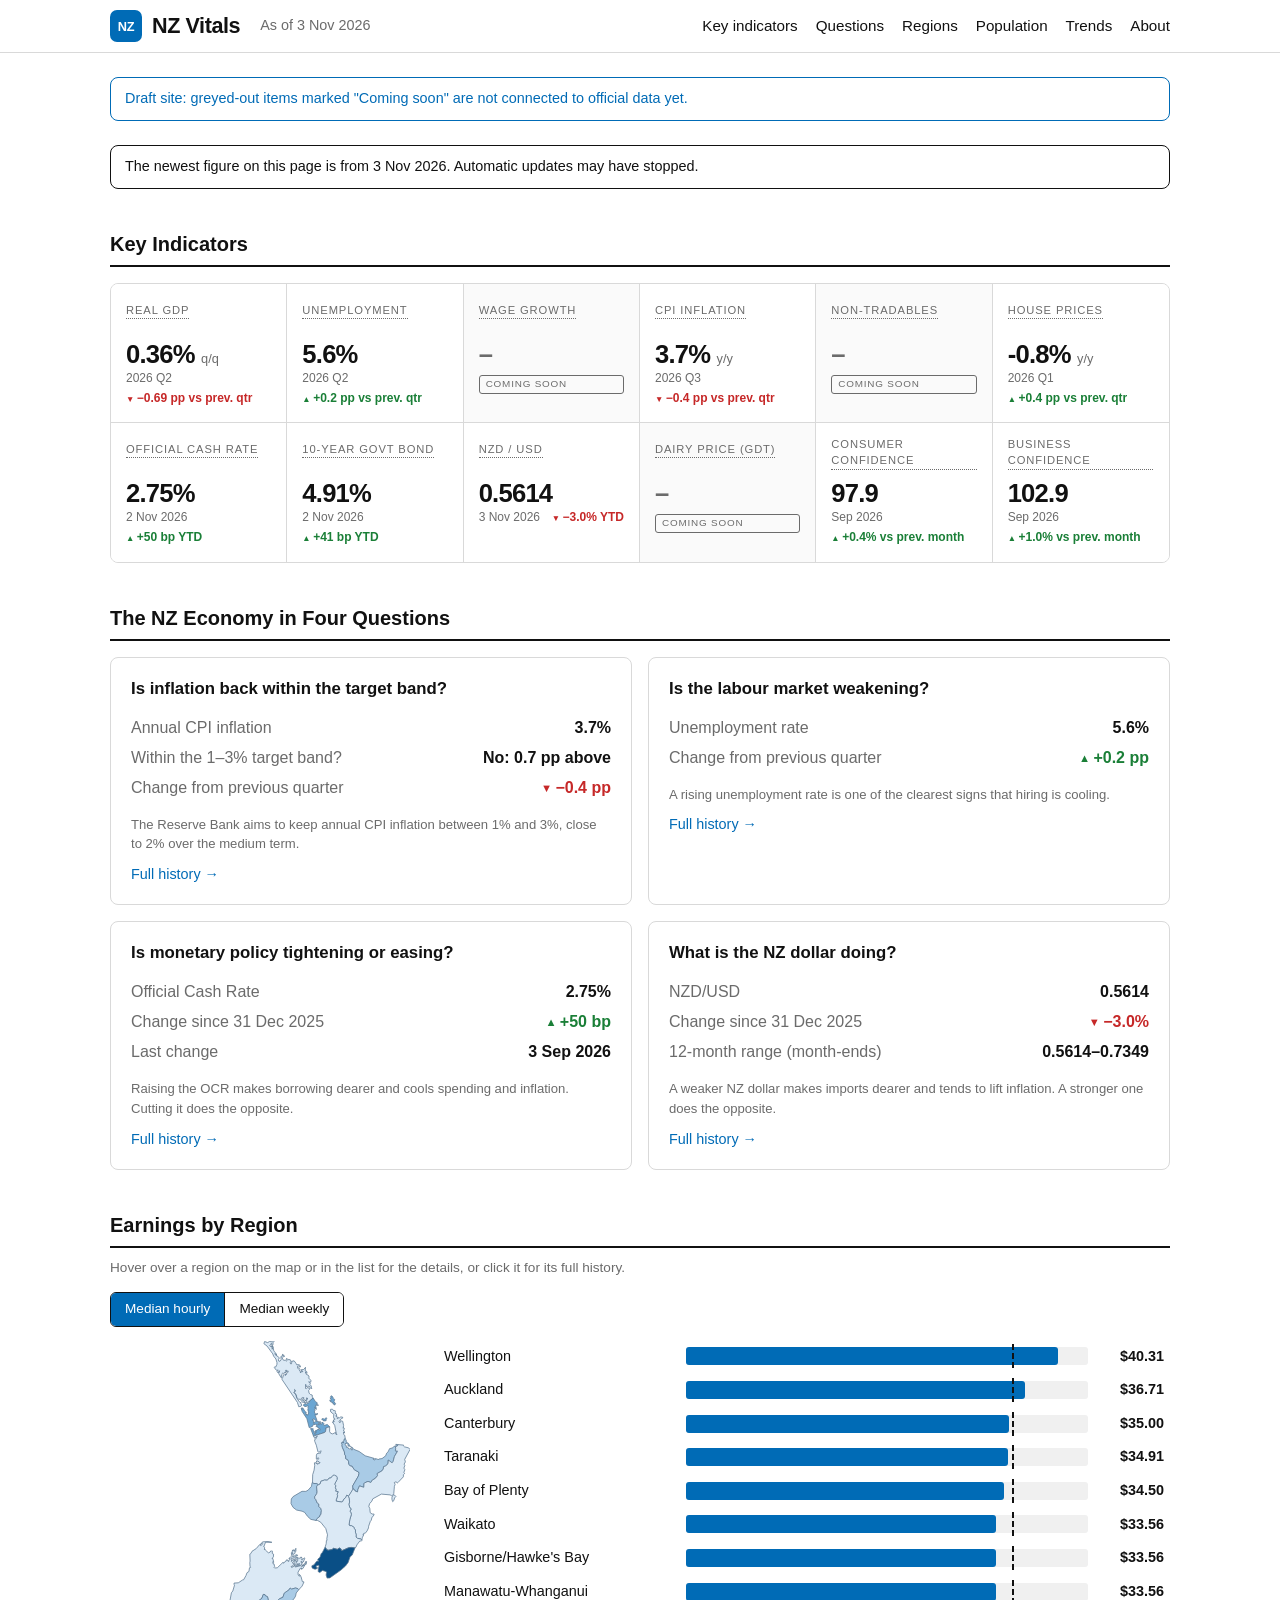
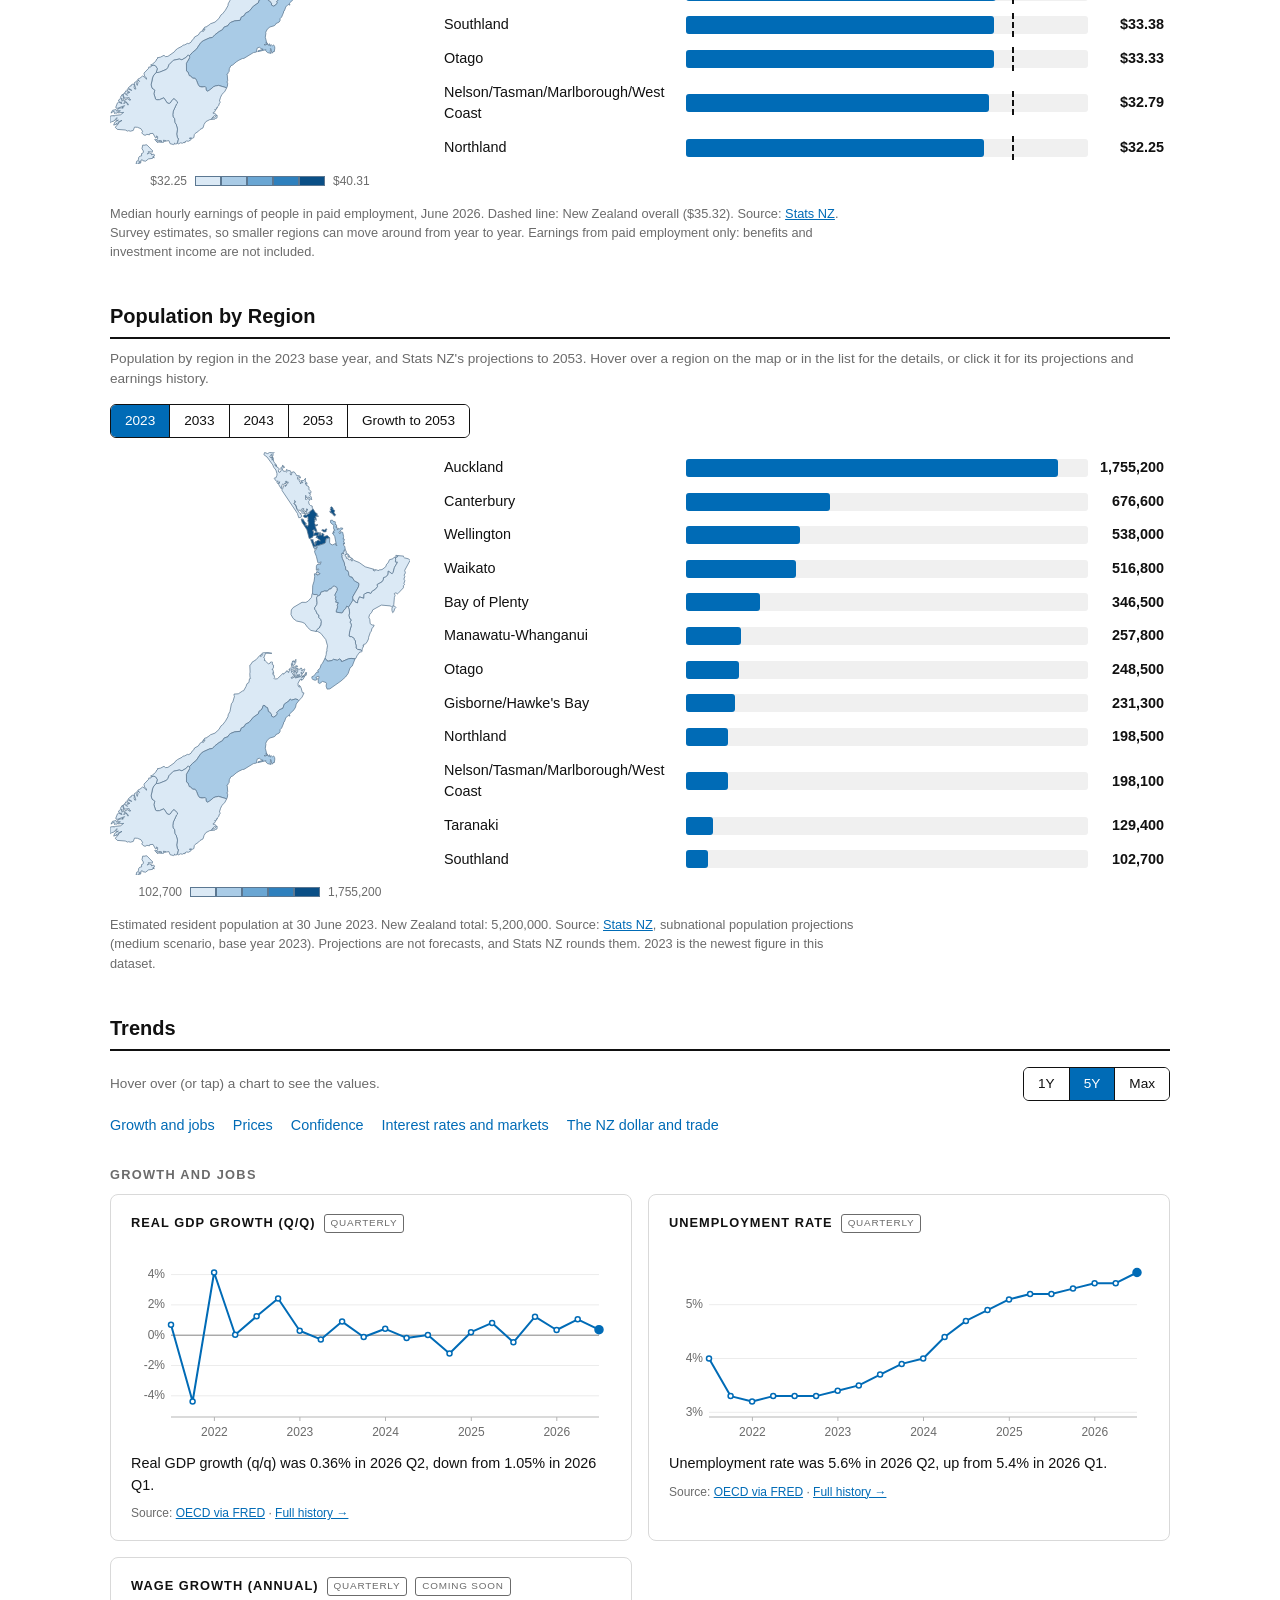
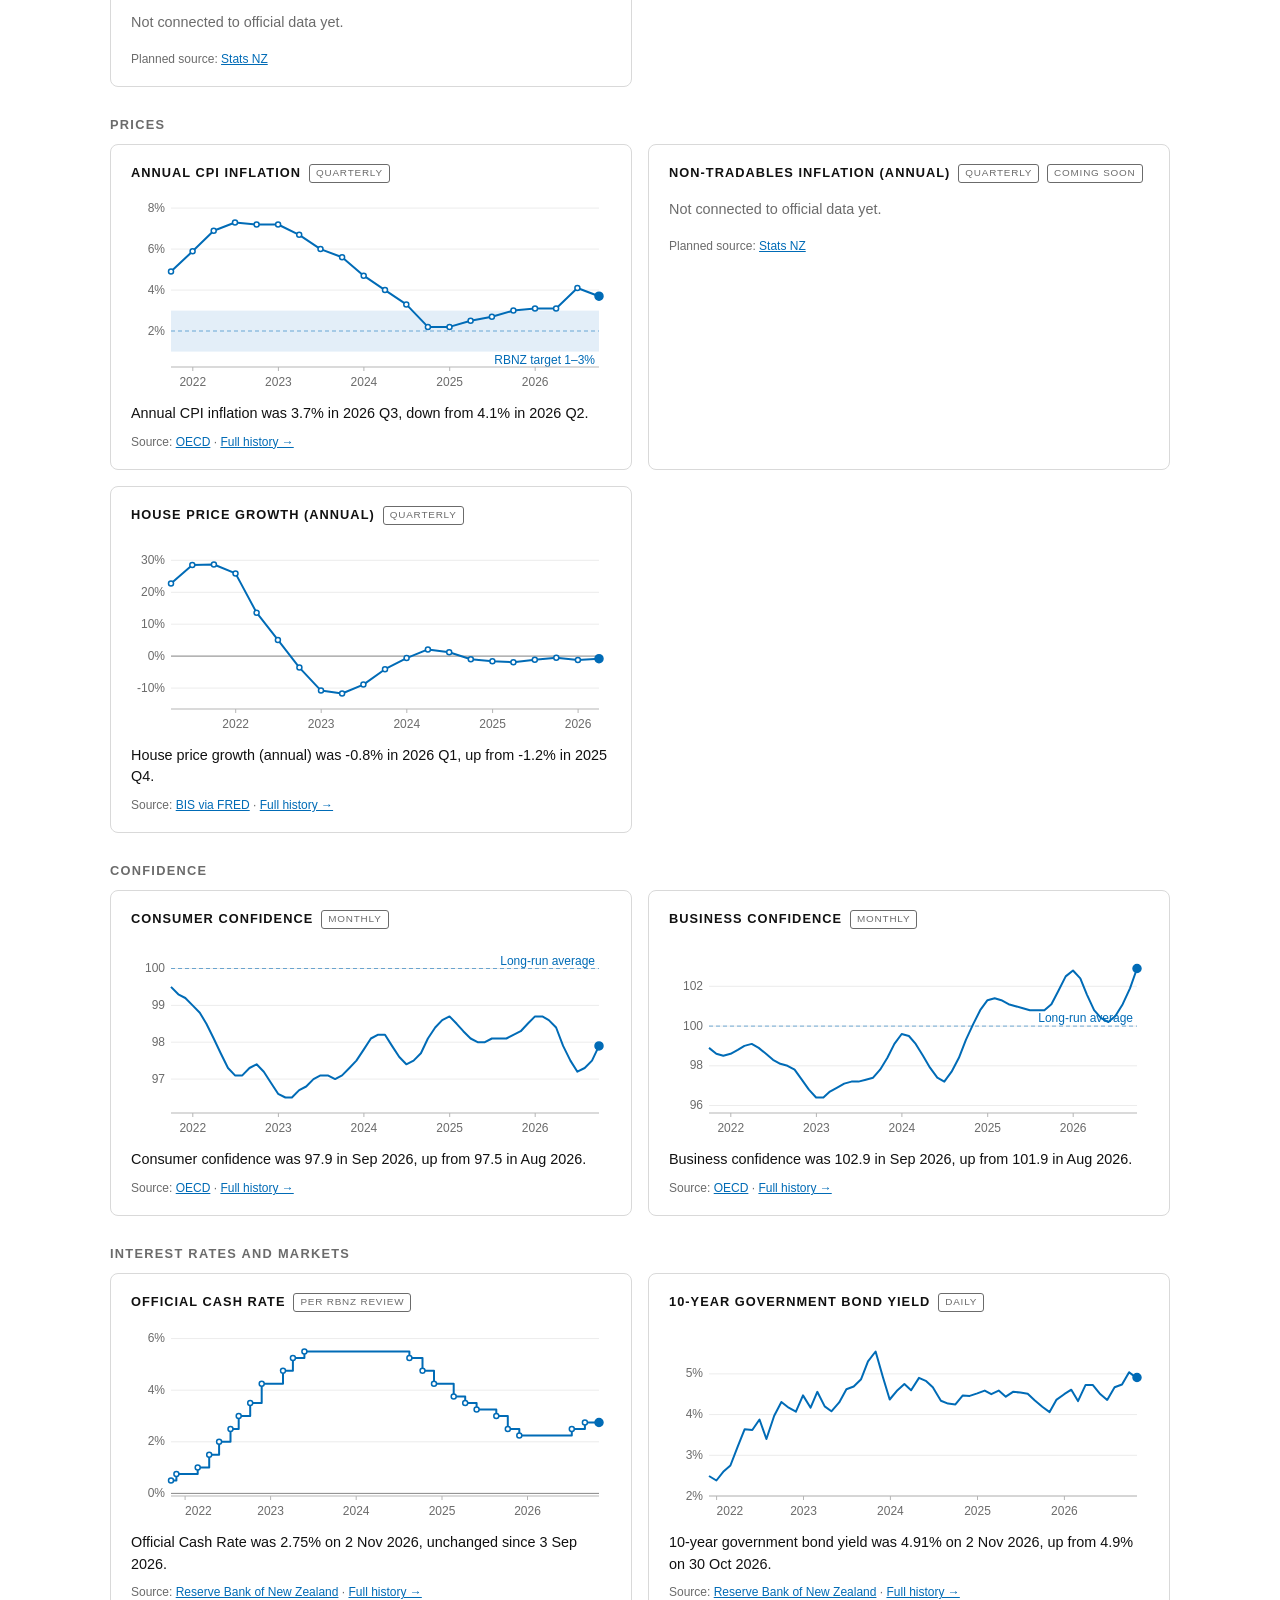
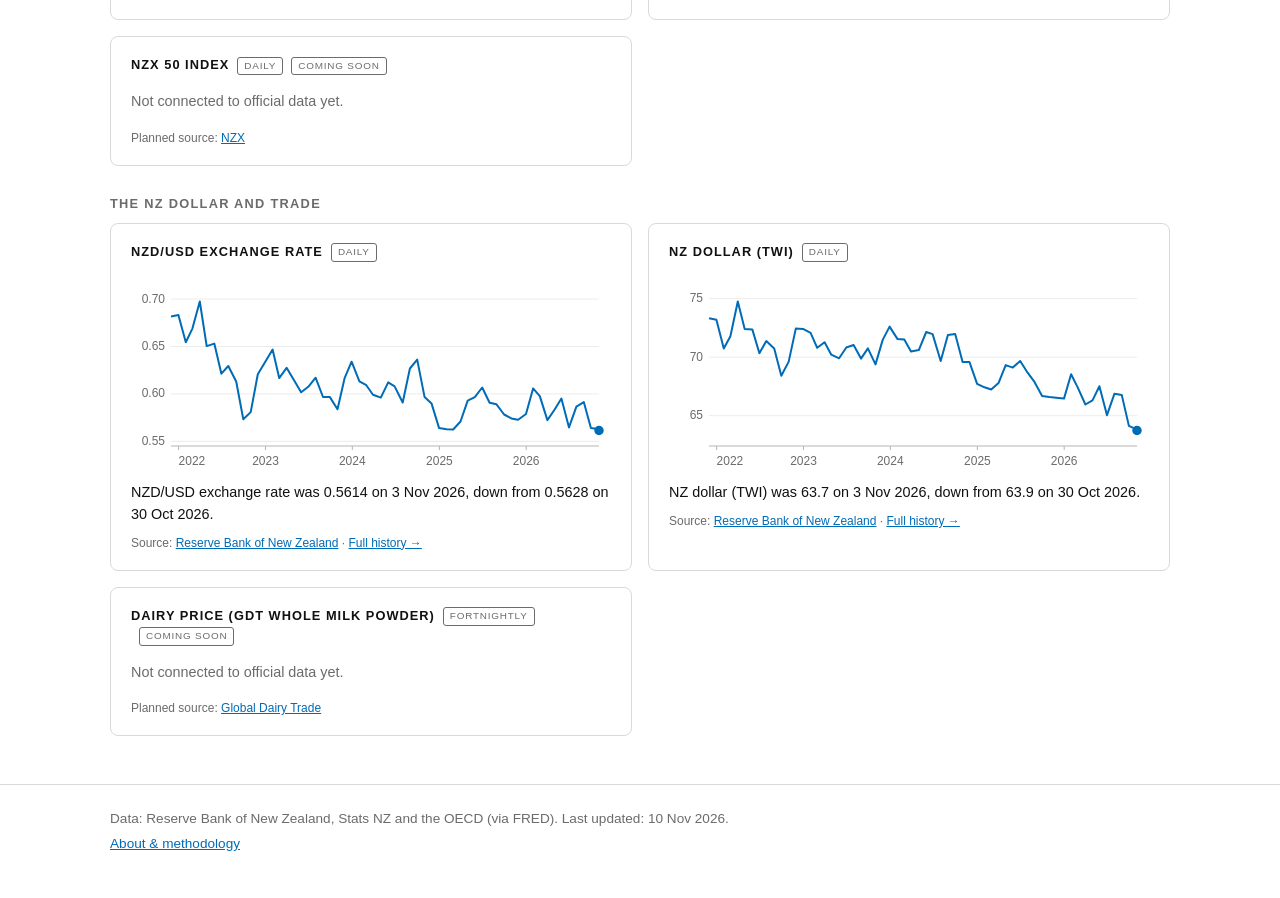
==== commit ef249d65: "Add files via upload" ====
--- a/css/style.css
+++ b/css/style.css
@@ -9,7 +9,7 @@
 }
 
 * { box-sizing: border-box; }
-html { -webkit-text-size-adjust: 100%; }
+html { -webkit-text-size-adjust: 100%; scroll-padding-top: 72px; } /* in-page links stop below the sticky header (92px on phones, see below) */
 @media (prefers-reduced-motion: no-preference) { html { scroll-behavior: smooth; } }
 @media (prefers-reduced-motion: reduce) { *, *::before, *::after { transition: none !important; animation: none !important; } }
 .sr-only { position: absolute; width: 1px; height: 1px; margin: -1px; padding: 0; overflow: hidden; clip: rect(0 0 0 0); white-space: nowrap; border: 0; }
@@ -28,11 +28,12 @@
 
 .wrap { max-width: var(--max); margin: 0 auto; padding: 0 20px; }
 
-.skip { position: absolute; left: -999px; top: 0; background: var(--black); color: var(--white); padding: 8px 12px; z-index: 10; }
+.skip { position: absolute; left: -999px; top: 0; background: var(--black); color: var(--white); padding: 8px 12px; z-index: 1100; }
 .skip:focus { left: 8px; top: 8px; }
 
 /* Top bar */
-.topbar { border-bottom: 1px solid var(--line); background: var(--white); }
+/* Sticky: stays at the top of the screen while the page scrolls */
+.topbar { position: -webkit-sticky; position: sticky; top: 0; z-index: 1000; border-bottom: 1px solid var(--line); background: var(--white); }
 .topbar-inner { display: flex; align-items: center; gap: 8px 20px; flex-wrap: wrap; padding-top: 10px; padding-bottom: 10px; }
 .brand { display: flex; align-items: center; gap: 10px; text-decoration: none; color: var(--black); }
 .logo { width: 32px; height: 32px; border-radius: 7px; background: var(--blue); color: var(--white); font-weight: 700; font-size: 0.8rem; display: grid; place-items: center; letter-spacing: -0.02em; }
@@ -191,12 +192,20 @@
 @media (max-width: 600px) {
   .tiles { grid-template-columns: repeat(2, 1fr); }
   .wrap { padding: 0 16px; }
-  .asof { order: 3; width: 100%; }
-  .nav { margin-left: 0; width: 100%; }
+  html { scroll-padding-top: 92px; }
+  /* Compact header: row 1 = logo + name (left) and "As of" date (right); row 2 = one-line nav you can swipe sideways */
+  .topbar-inner { justify-content: space-between; gap: 2px 12px; padding-top: 8px; padding-bottom: 0; }
+  .brand { order: 1; gap: 8px; }
+  .logo { width: 28px; height: 28px; font-size: 0.7rem; }
+  .brand-name { font-size: 1.15rem; line-height: 1.1; }
+  .asof { order: 2; width: auto; margin: 0; font-size: 0.75rem; line-height: 1.2; text-align: right; }
+  .nav { order: 3; flex: 0 0 100%; margin: 0 -16px; padding: 0 12px; gap: 2px; flex-wrap: nowrap; overflow-x: auto; -webkit-overflow-scrolling: touch; scrollbar-width: none; }
+  .nav::-webkit-scrollbar { display: none; }
+  .nav a { flex: 0 0 auto; padding: 8px 8px; font-size: 0.9rem; line-height: 1.2; white-space: nowrap; }
   .section-title { margin-top: 32px; }
   .tile-value { font-size: 1.5rem; }
   .qcard, .card { padding: 16px; }
-  .source a, .site-footer a, .qlink, .nav a { padding: 6px 0; display: inline-block; } /* easier to tap */
+  .source a, .site-footer a, .qlink { padding: 6px 0; display: inline-block; } /* easier to tap (nav links are styled above) */
 }
 
 /* Clickable tiles and indicator pages */
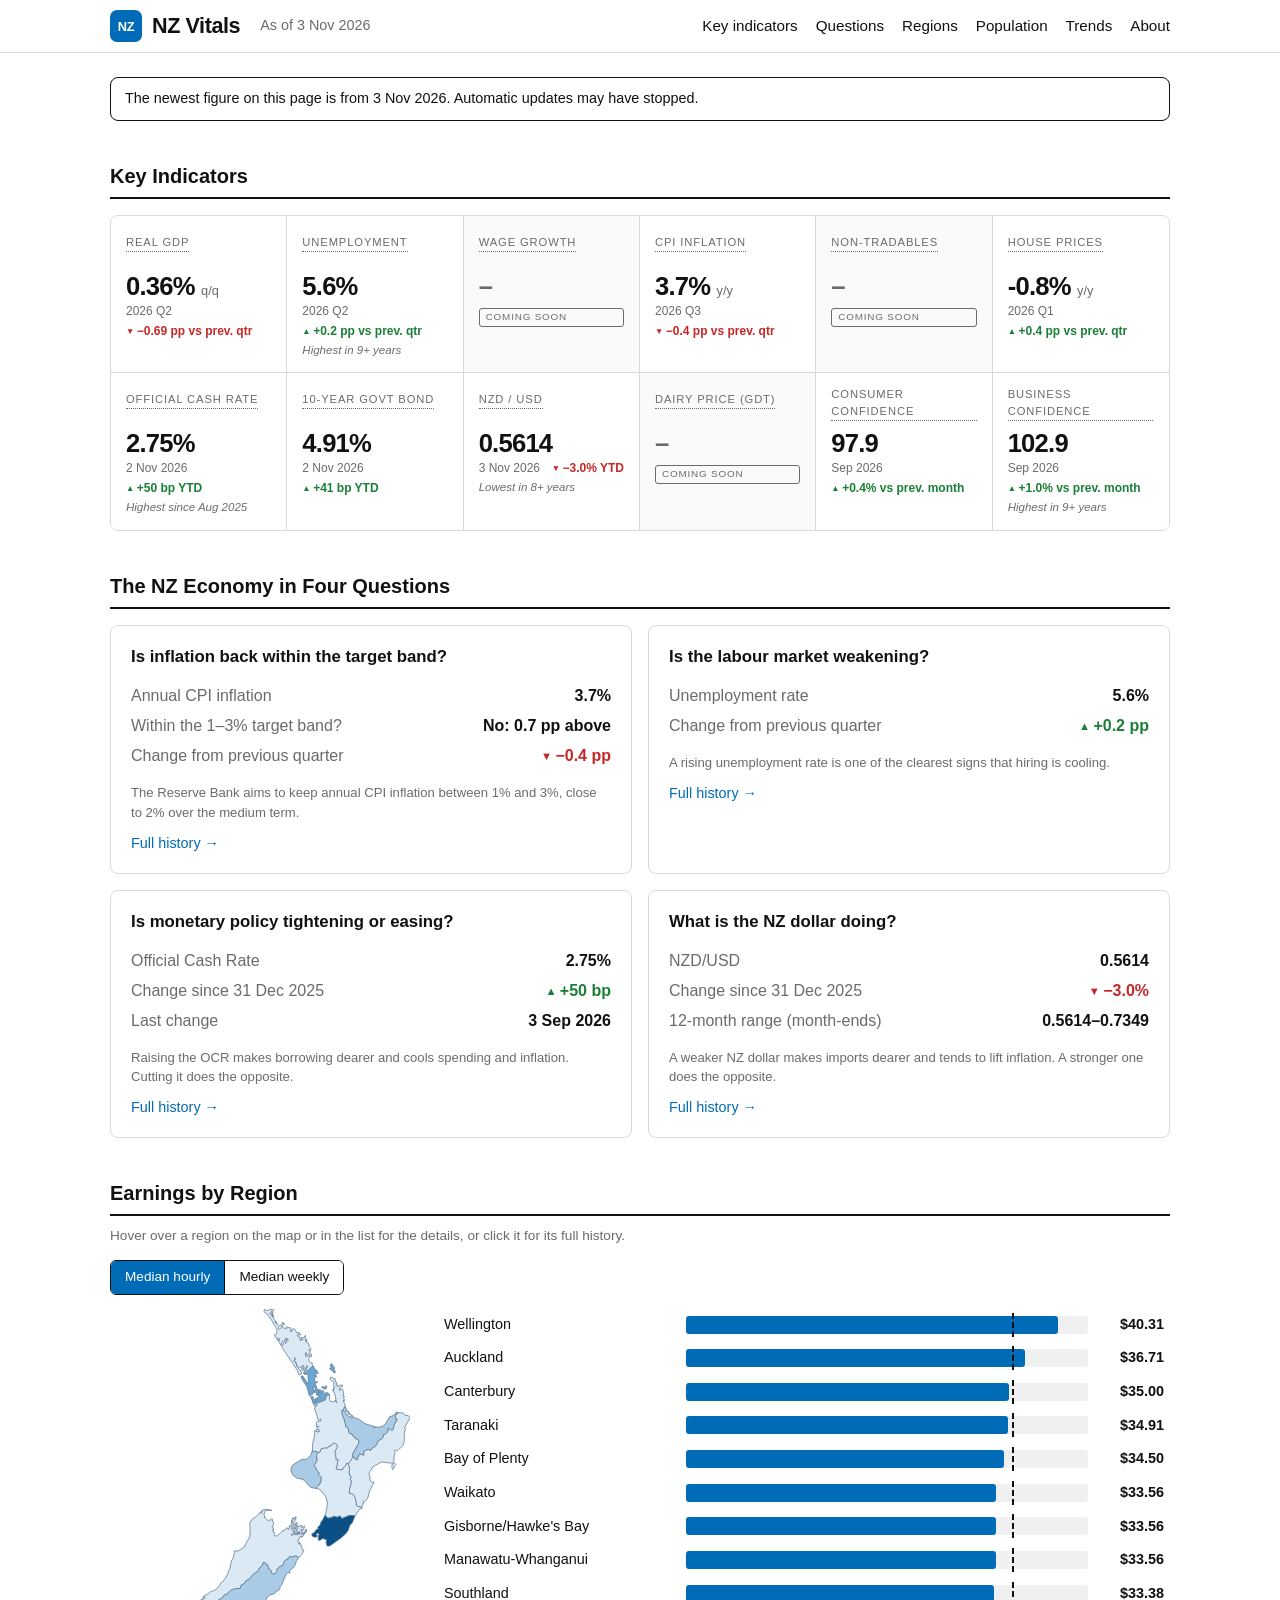
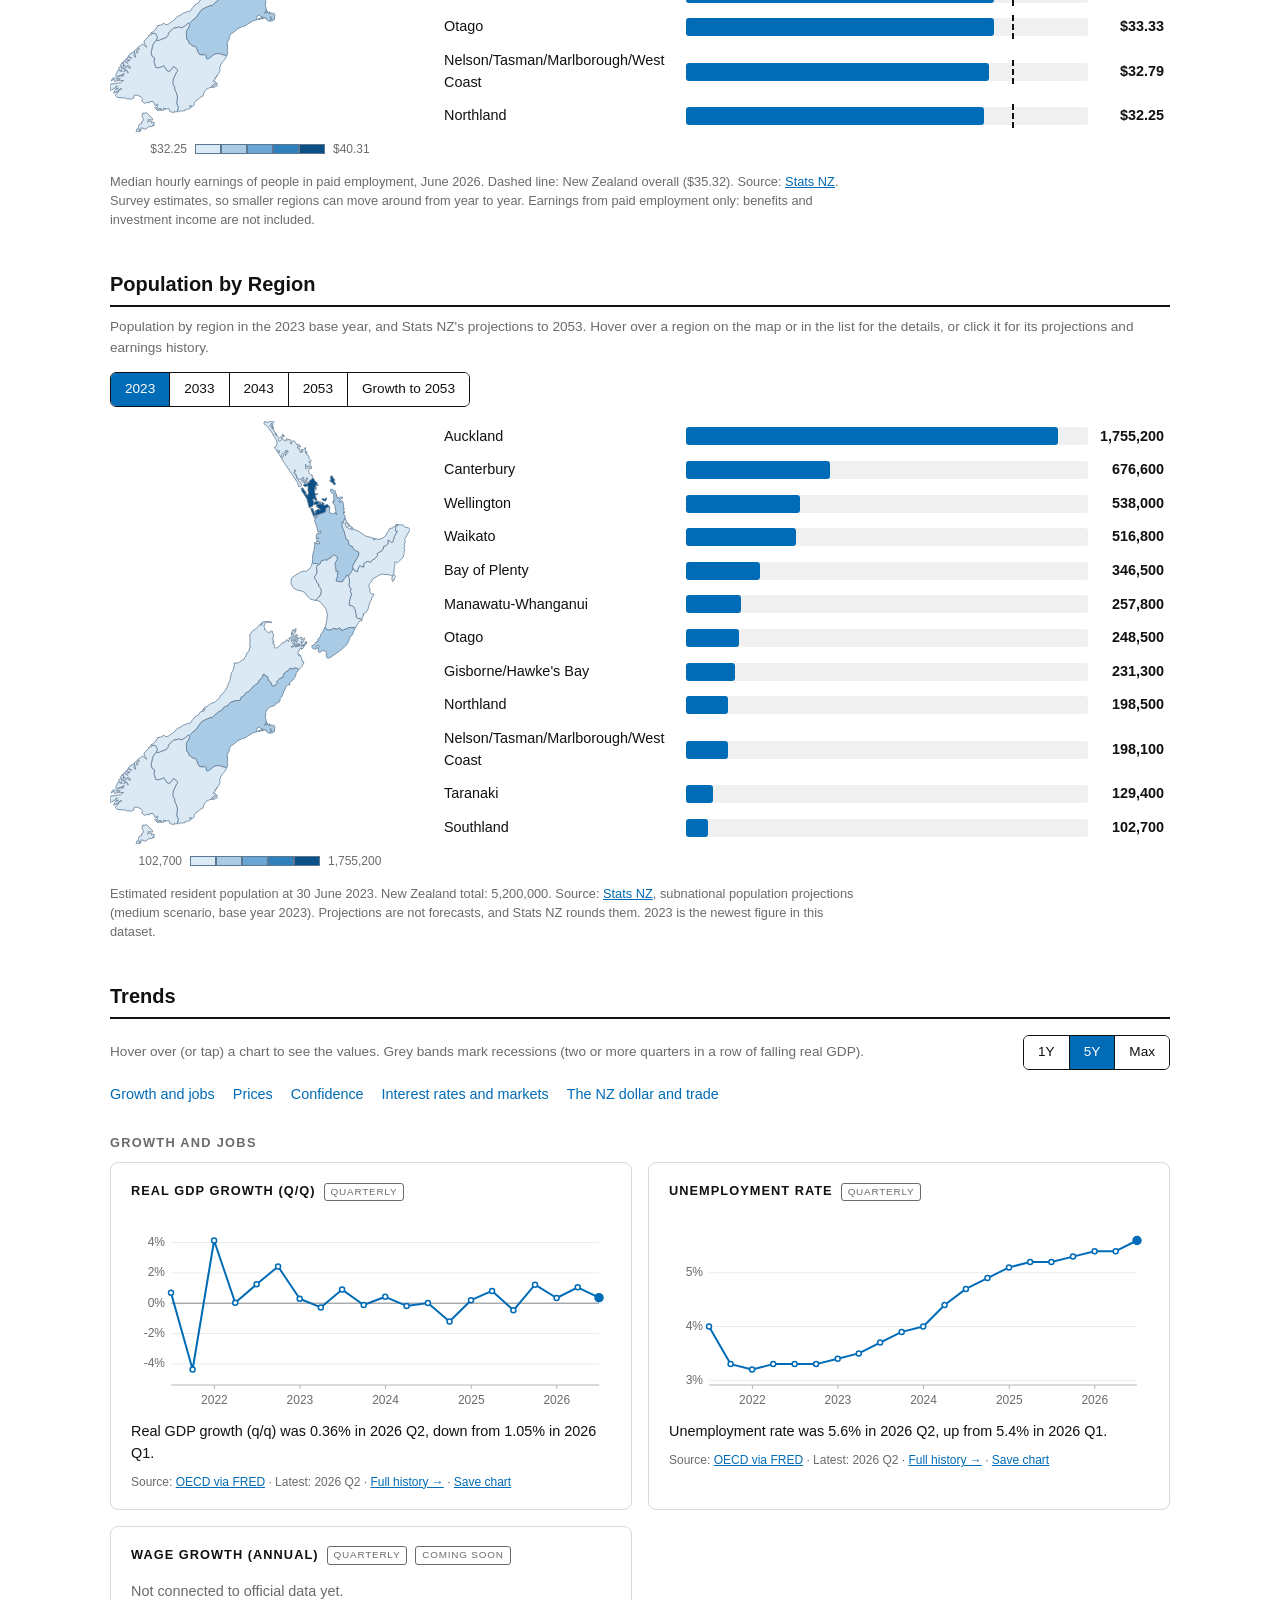
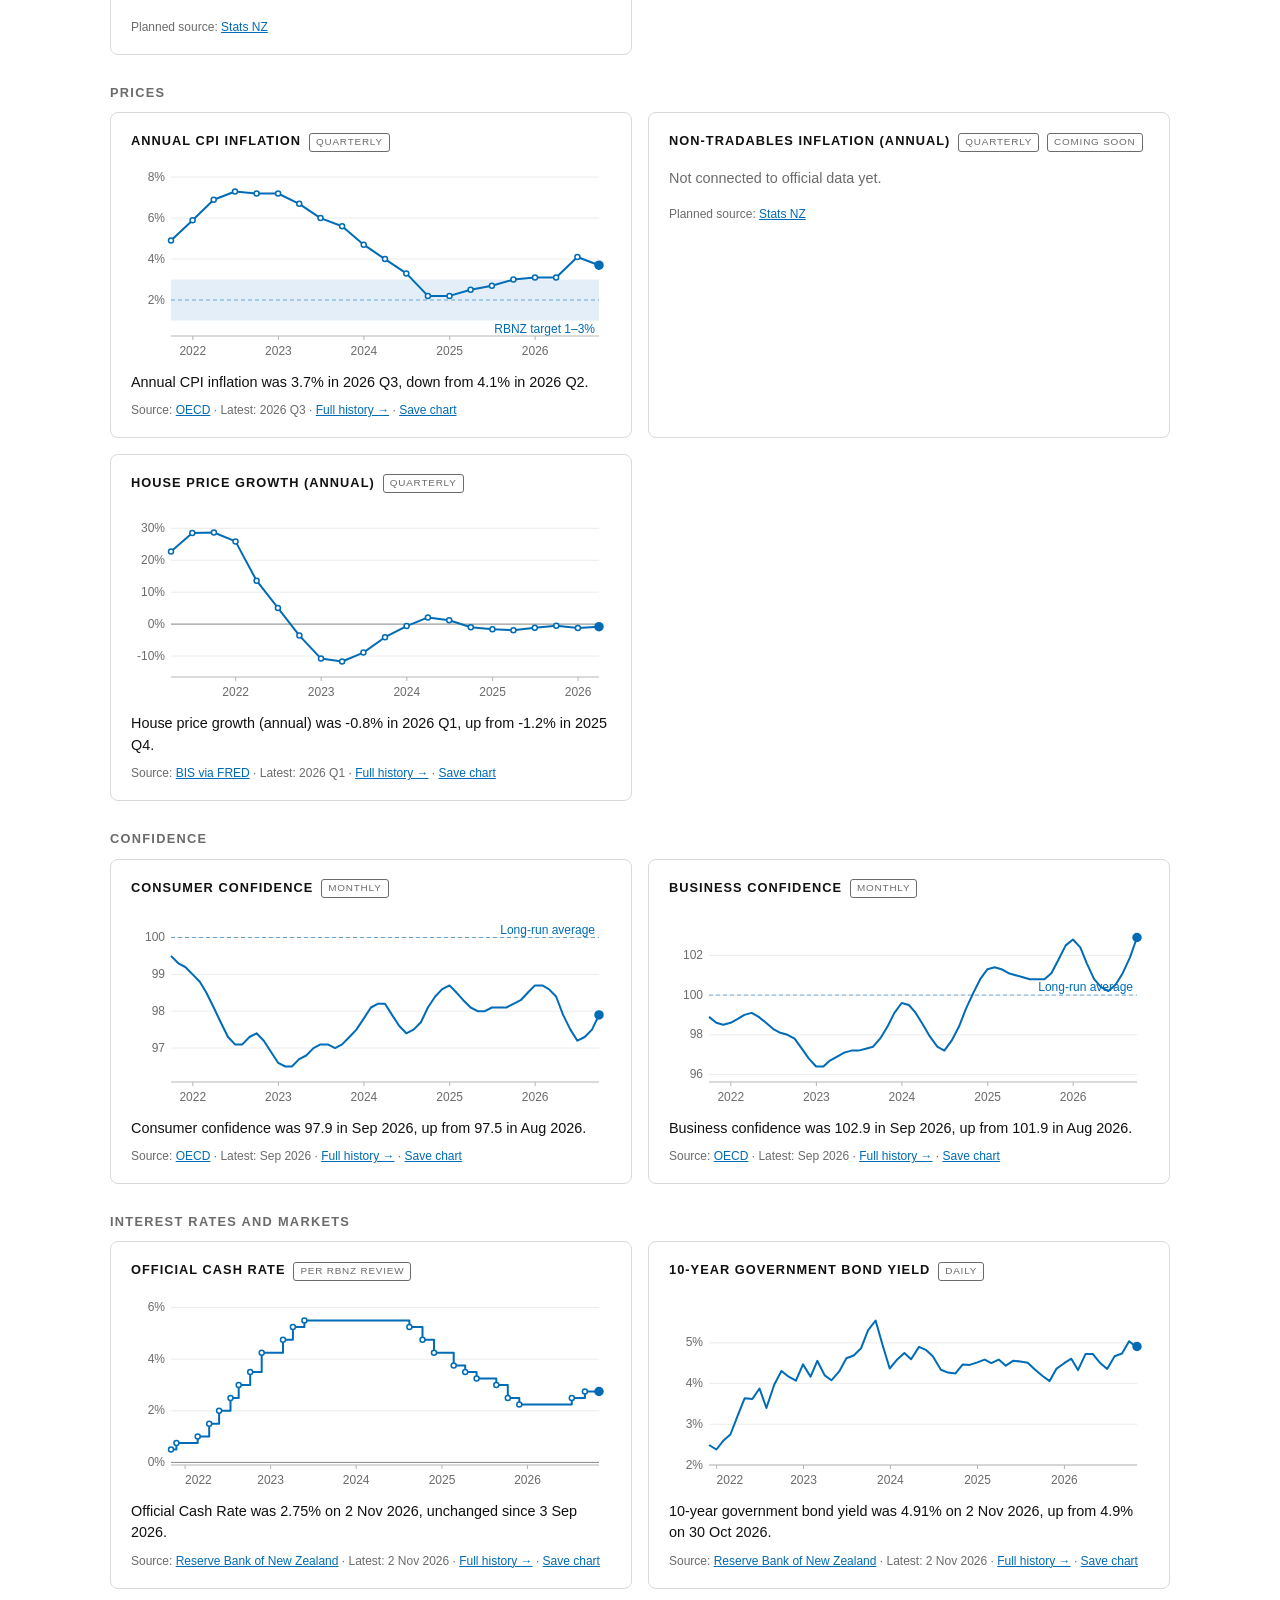
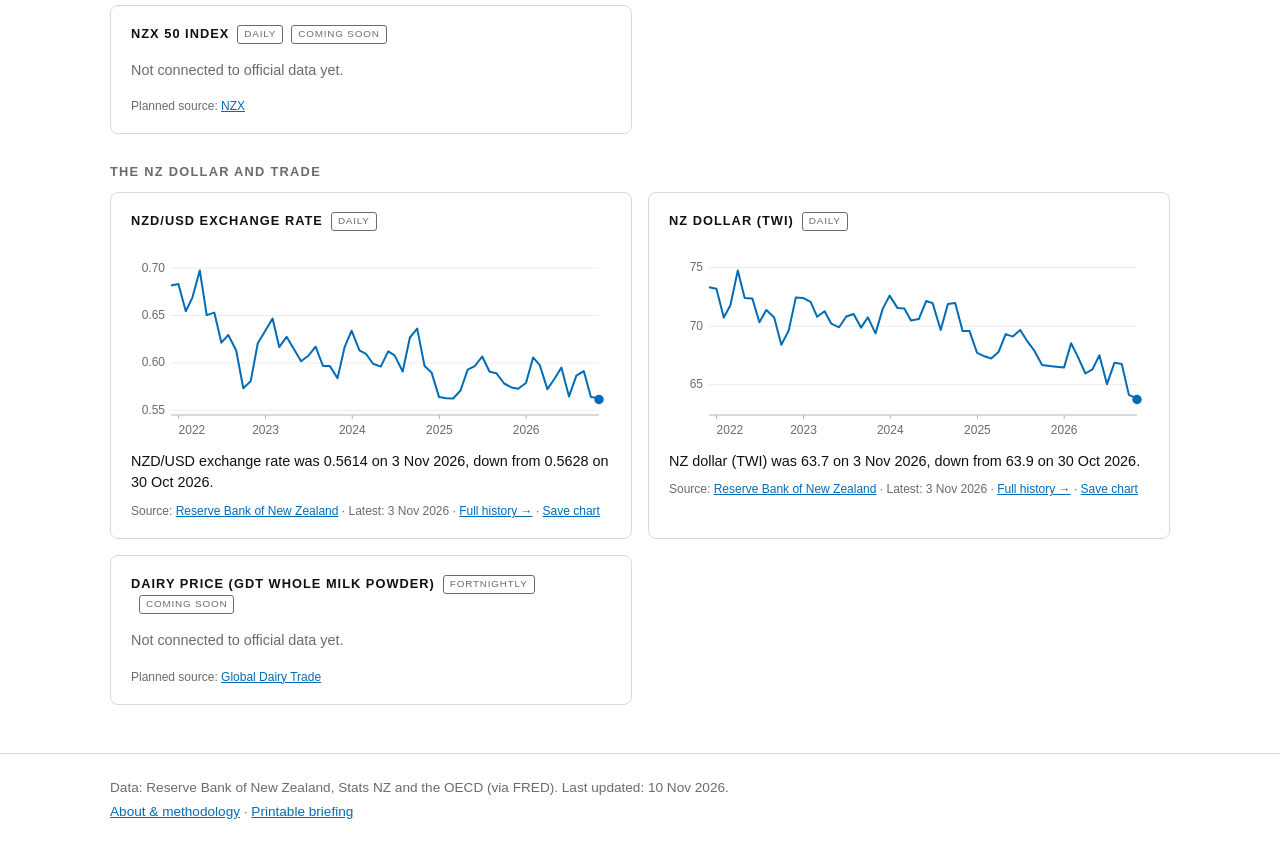
==== commit be70e15f: "Add files via upload" ====
--- a/index.html
+++ b/index.html
@@ -50,9 +50,6 @@
   <main id="main" class="wrap">
     <h1 class="sr-only">NZ Vitals: New Zealand economy dashboard</h1>
     <p id="status" class="status">Loading data…</p>
-    <div id="notice" class="notice" hidden>
-      Draft site: greyed-out items marked "Coming soon" are not connected to official data yet.
-    </div>
     <div id="stale" class="notice warn" role="status" hidden></div>
 
     <section id="key-indicators">
@@ -80,7 +77,7 @@
     <section id="trends">
       <h2 class="section-title">Trends</h2>
       <div class="trend-bar">
-        <p class="hint">Hover over (or tap) a chart to see the values.</p>
+        <p class="hint">Hover over (or tap) a chart to see the values. Grey bands mark recessions (two or more quarters in a row of falling real GDP).</p>
         <div class="seg" id="range" role="group" aria-label="Chart time range">
           <button type="button" data-y="1" aria-pressed="false">1Y</button>
           <button type="button" data-y="5" aria-pressed="true">5Y</button>
@@ -97,10 +94,11 @@
   <footer class="site-footer">
     <div class="wrap">
       <p>Data: Reserve Bank of New Zealand, Stats NZ and the OECD (via FRED). Last updated: <span id="updated">–</span>.</p>
-      <p><a href="about.html">About &amp; methodology</a></p>
+      <p><a href="about.html">About &amp; methodology</a> · <a href="briefing.html">Printable briefing</a></p>
     </div>
   </footer>
 
   <script src="js/app.js"></script>
+  <script src="js/menu.js"></script>
 </body>
 </html>
--- a/css/style.css
+++ b/css/style.css
@@ -42,6 +42,16 @@
 .nav { margin-left: auto; display: flex; gap: 6px 18px; flex-wrap: wrap; }
 .nav a { color: var(--black); text-decoration: none; font-size: 0.95rem; }
 .nav a:hover { color: var(--blue); }
+/* Hamburger button (added by js/menu.js; only shown on phones) */
+.menu-btn { display: none; }
+.menu-bars, .menu-bars::before, .menu-bars::after { display: block; width: 20px; height: 2px; background: currentColor; border-radius: 1px; transition: transform 0.15s, background-color 0.15s; }
+.menu-bars { position: relative; }
+.menu-bars::before, .menu-bars::after { content: ""; position: absolute; left: 0; }
+.menu-bars::before { top: -6px; }
+.menu-bars::after { top: 6px; }
+.menu-open .menu-bars { background: transparent; }
+.menu-open .menu-bars::before { top: 0; transform: rotate(45deg); }
+.menu-open .menu-bars::after { top: 0; transform: rotate(-45deg); }
 
 /* Section headings: bold with a heavy rule underneath */
 .section-title { font-size: 1.25rem; margin: 40px 0 16px; padding-bottom: 6px; border-bottom: 2px solid var(--black); }
@@ -192,16 +202,22 @@
 @media (max-width: 600px) {
   .tiles { grid-template-columns: repeat(2, 1fr); }
   .wrap { padding: 0 16px; }
-  html { scroll-padding-top: 92px; }
-  /* Compact header: row 1 = logo + name (left) and "As of" date (right); row 2 = one-line nav you can swipe sideways */
-  .topbar-inner { justify-content: space-between; gap: 2px 12px; padding-top: 8px; padding-bottom: 0; }
-  .brand { order: 1; gap: 8px; }
+  html { scroll-padding-top: 64px; }
+  /* Compact header: logo + name on the left, "As of" date and a hamburger button on the right.
+     js/menu.js adds the button; the links open as a dropdown. Without JavaScript the nav simply wraps onto a second row. */
+  .topbar-inner { justify-content: space-between; gap: 4px 10px; padding-top: 8px; padding-bottom: 8px; }
+  .brand { order: 1; gap: 8px; margin-right: auto; }
   .logo { width: 28px; height: 28px; font-size: 0.7rem; }
   .brand-name { font-size: 1.15rem; line-height: 1.1; }
-  .asof { order: 2; width: auto; margin: 0; font-size: 0.75rem; line-height: 1.2; text-align: right; }
-  .nav { order: 3; flex: 0 0 100%; margin: 0 -16px; padding: 0 12px; gap: 2px; flex-wrap: nowrap; overflow-x: auto; -webkit-overflow-scrolling: touch; scrollbar-width: none; }
-  .nav::-webkit-scrollbar { display: none; }
-  .nav a { flex: 0 0 auto; padding: 8px 8px; font-size: 0.9rem; line-height: 1.2; white-space: nowrap; }
+  .asof { order: 2; width: auto; margin: 0; font-size: 0.75rem; line-height: 1.2; text-align: right; white-space: nowrap; }
+  .menu-btn { order: 3; display: flex; align-items: center; justify-content: center; width: 40px; height: 40px; margin-right: -8px; padding: 0; background: none; border: 0; border-radius: 6px; color: var(--black); cursor: pointer; }
+  .menu-btn:focus-visible { outline: 3px solid var(--black); outline-offset: -3px; }
+  .nav { order: 4; flex: 0 0 100%; margin: 0; gap: 2px 14px; }
+  .nav a { padding: 8px 0; }
+  .js-menu .nav { display: none; position: absolute; left: 0; right: 0; top: 100%; flex-direction: column; flex-wrap: nowrap; gap: 0; padding: 4px 16px 8px; background: var(--white); border-bottom: 1px solid var(--line); box-shadow: 0 8px 16px rgba(0, 0, 0, 0.08); }
+  .js-menu.menu-open .nav { display: flex; }
+  .js-menu .nav a { padding: 13px 0; font-size: 1rem; border-bottom: 1px solid #efefef; }
+  .js-menu .nav a:last-child { border-bottom: 0; }
   .section-title { margin-top: 32px; }
   .tile-value { font-size: 1.5rem; }
   .qcard, .card { padding: 16px; }
@@ -273,3 +289,41 @@
 .card.bigchart + .hint { margin-top: 10px; }
 
 @media (max-width: 480px) { .dtable { font-size: 0.8rem; } .dtable th, .dtable td { padding: 6px 3px; } .dtable th { letter-spacing: 0.02em; font-size: 0.65rem; } }
+
+/* Context notes, recession bands, chart saving */
+.tile-note { margin-top: 2px; font-size: 0.72rem; color: var(--grey); font-style: italic; }
+.context { margin: -8px 0 16px; color: var(--grey); font-size: 0.9rem; max-width: 760px; }
+.chart .rec { fill: #000; fill-opacity: 0.06; }
+.linkbtn { font: inherit; font-size: inherit; color: var(--blue); background: none; border: 0; padding: 0; text-decoration: underline; cursor: pointer; }
+.linkbtn:hover { color: var(--black); }
+.linkbtn:focus-visible { outline: 3px solid var(--black); outline-offset: 2px; }
+.dtable.brief { max-width: none; }
+.dtable.brief td:first-child { white-space: nowrap; }
+@media (max-width: 600px) { .linkbtn { padding: 6px 0; display: inline-block; } }
+
+/* Print / save as PDF */
+@media print {
+  .topbar, .site-footer, .skip, .no-print, .menu-btn { display: none !important; }
+  body { font-size: 10.5pt; color: #000; }
+  .wrap { max-width: none; padding: 0; }
+  a { color: inherit; text-decoration: none; }
+  .detail h1 { font-size: 20pt; margin-top: 0; }
+  .group-title { margin: 16px 0 6px; break-after: avoid; }
+  .dtable, .qcard, .tile, .card { break-inside: avoid; }
+  .qgrid { grid-template-columns: repeat(2, 1fr); gap: 10px; }
+  .qcard { padding: 10px 12px; }
+  .chg.up, .chg.down { color: #000; }
+  .dtable.brief td:first-child { white-space: normal; }
+  @page { margin: 14mm; }
+}
+#briefing .qgrid + .hint { margin-top: 16px; }
+#briefing .source { margin-top: 12px; }
+@media (min-width: 601px), print {
+  .dtable.brief { table-layout: fixed; }
+  .dtable.brief th:nth-child(1) { width: 26%; }
+  .dtable.brief th:nth-child(2) { width: 14%; }
+  .dtable.brief th:nth-child(3) { width: 14%; }
+  .dtable.brief th:nth-child(4) { width: 26%; }
+  .dtable.brief th:nth-child(5) { width: 20%; }
+  .dtable.brief td:first-child { white-space: normal; }
+}
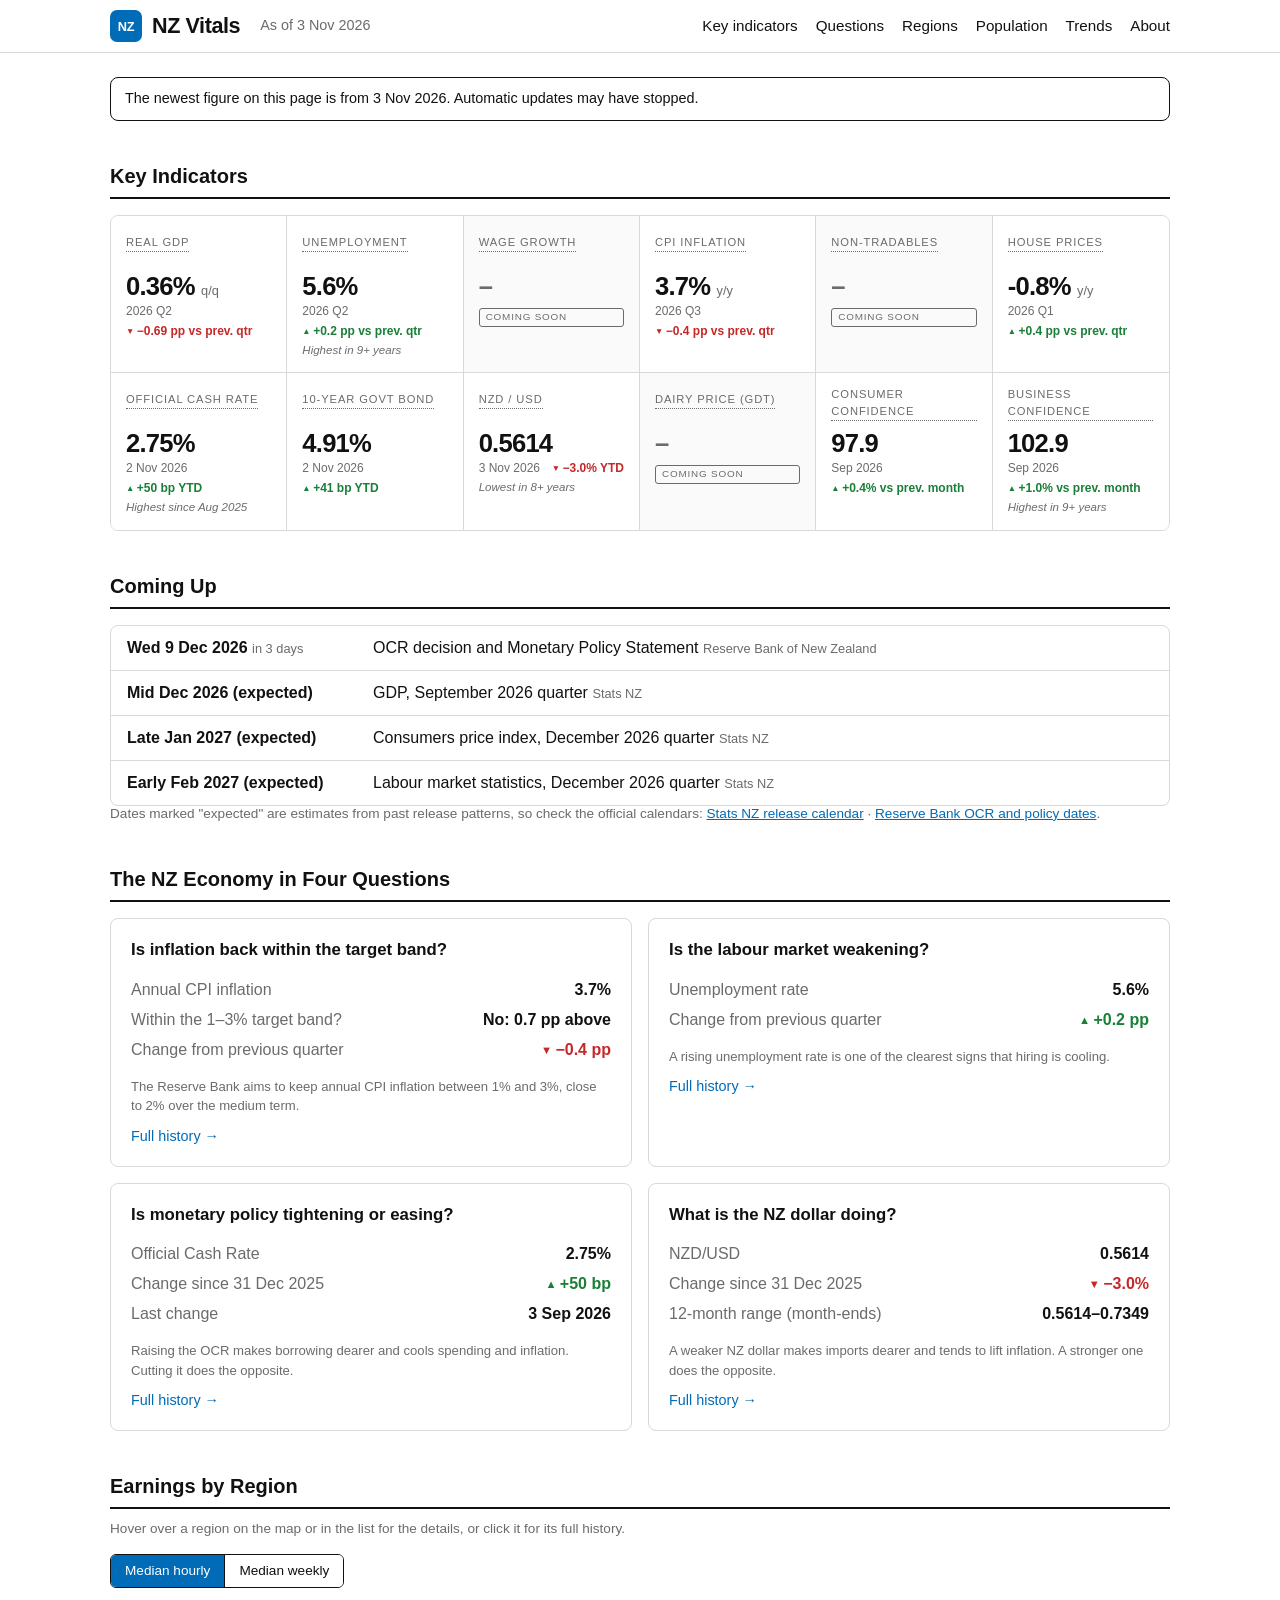
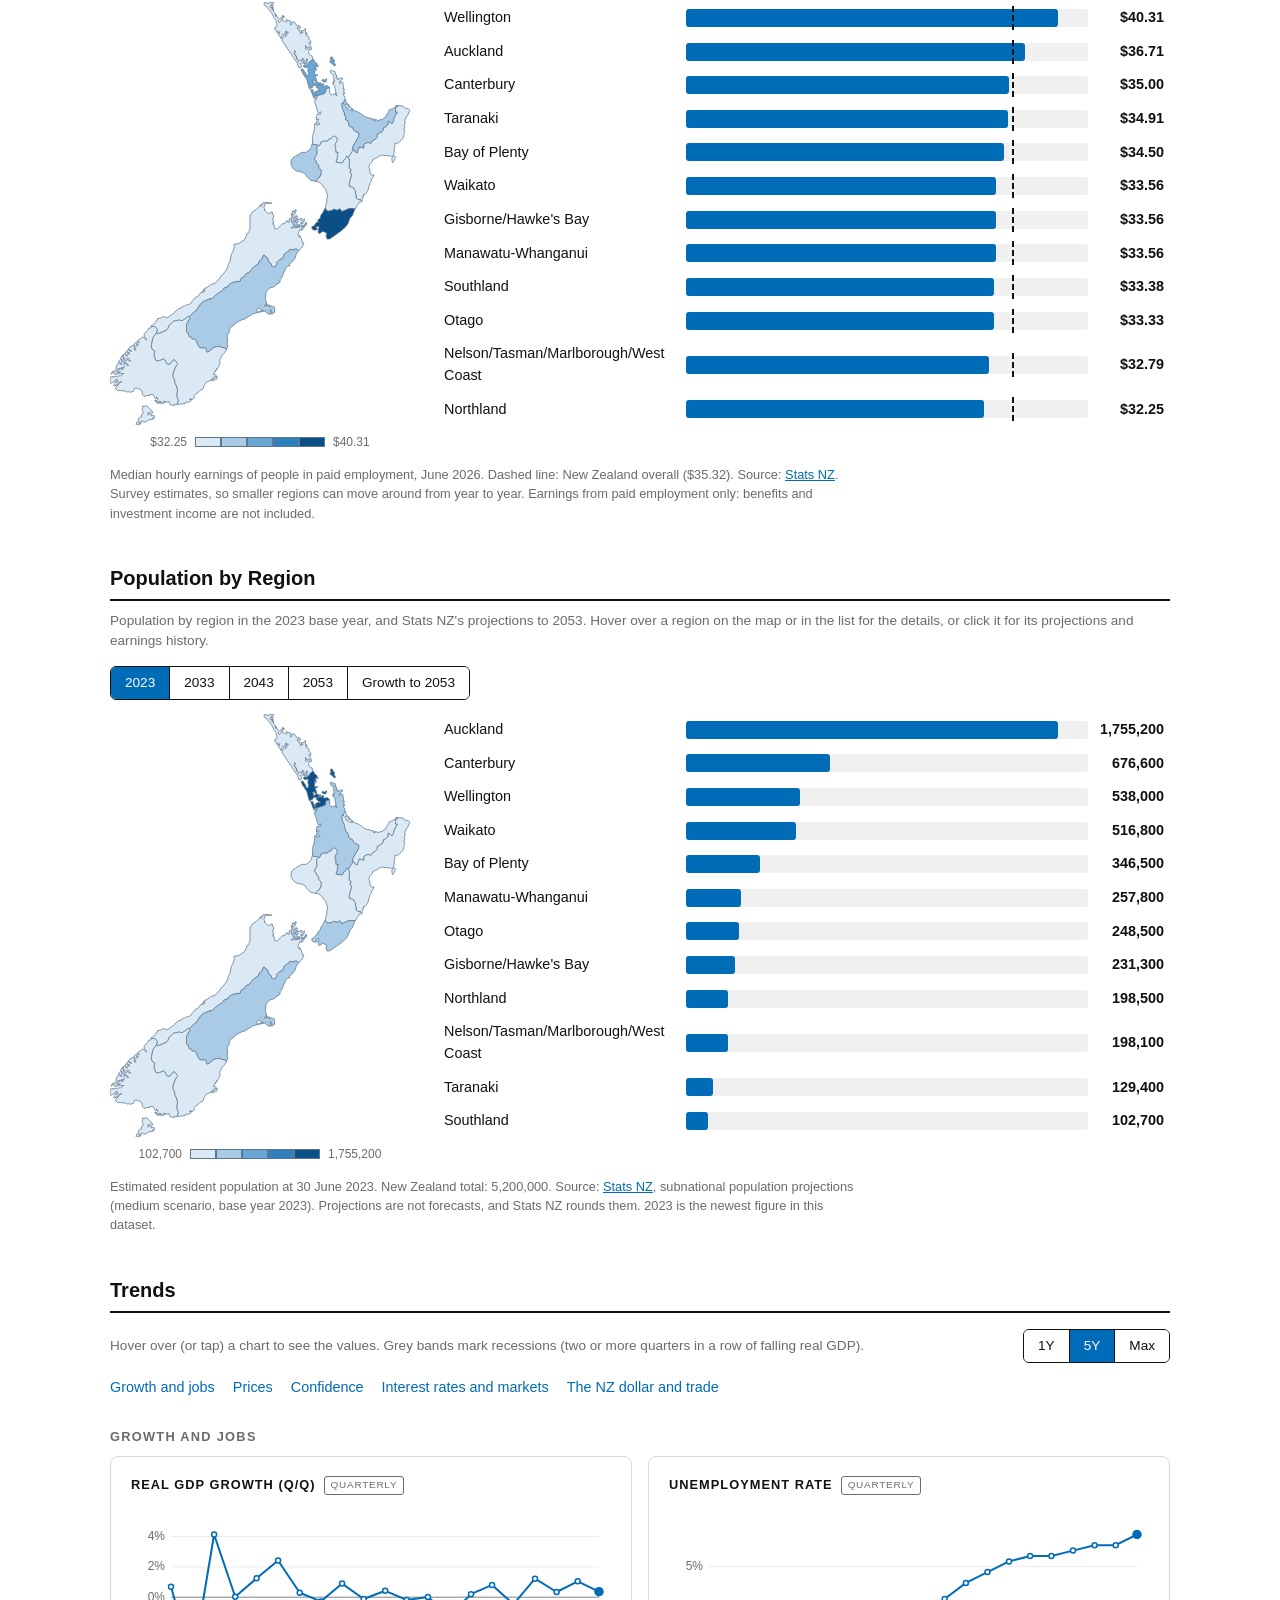
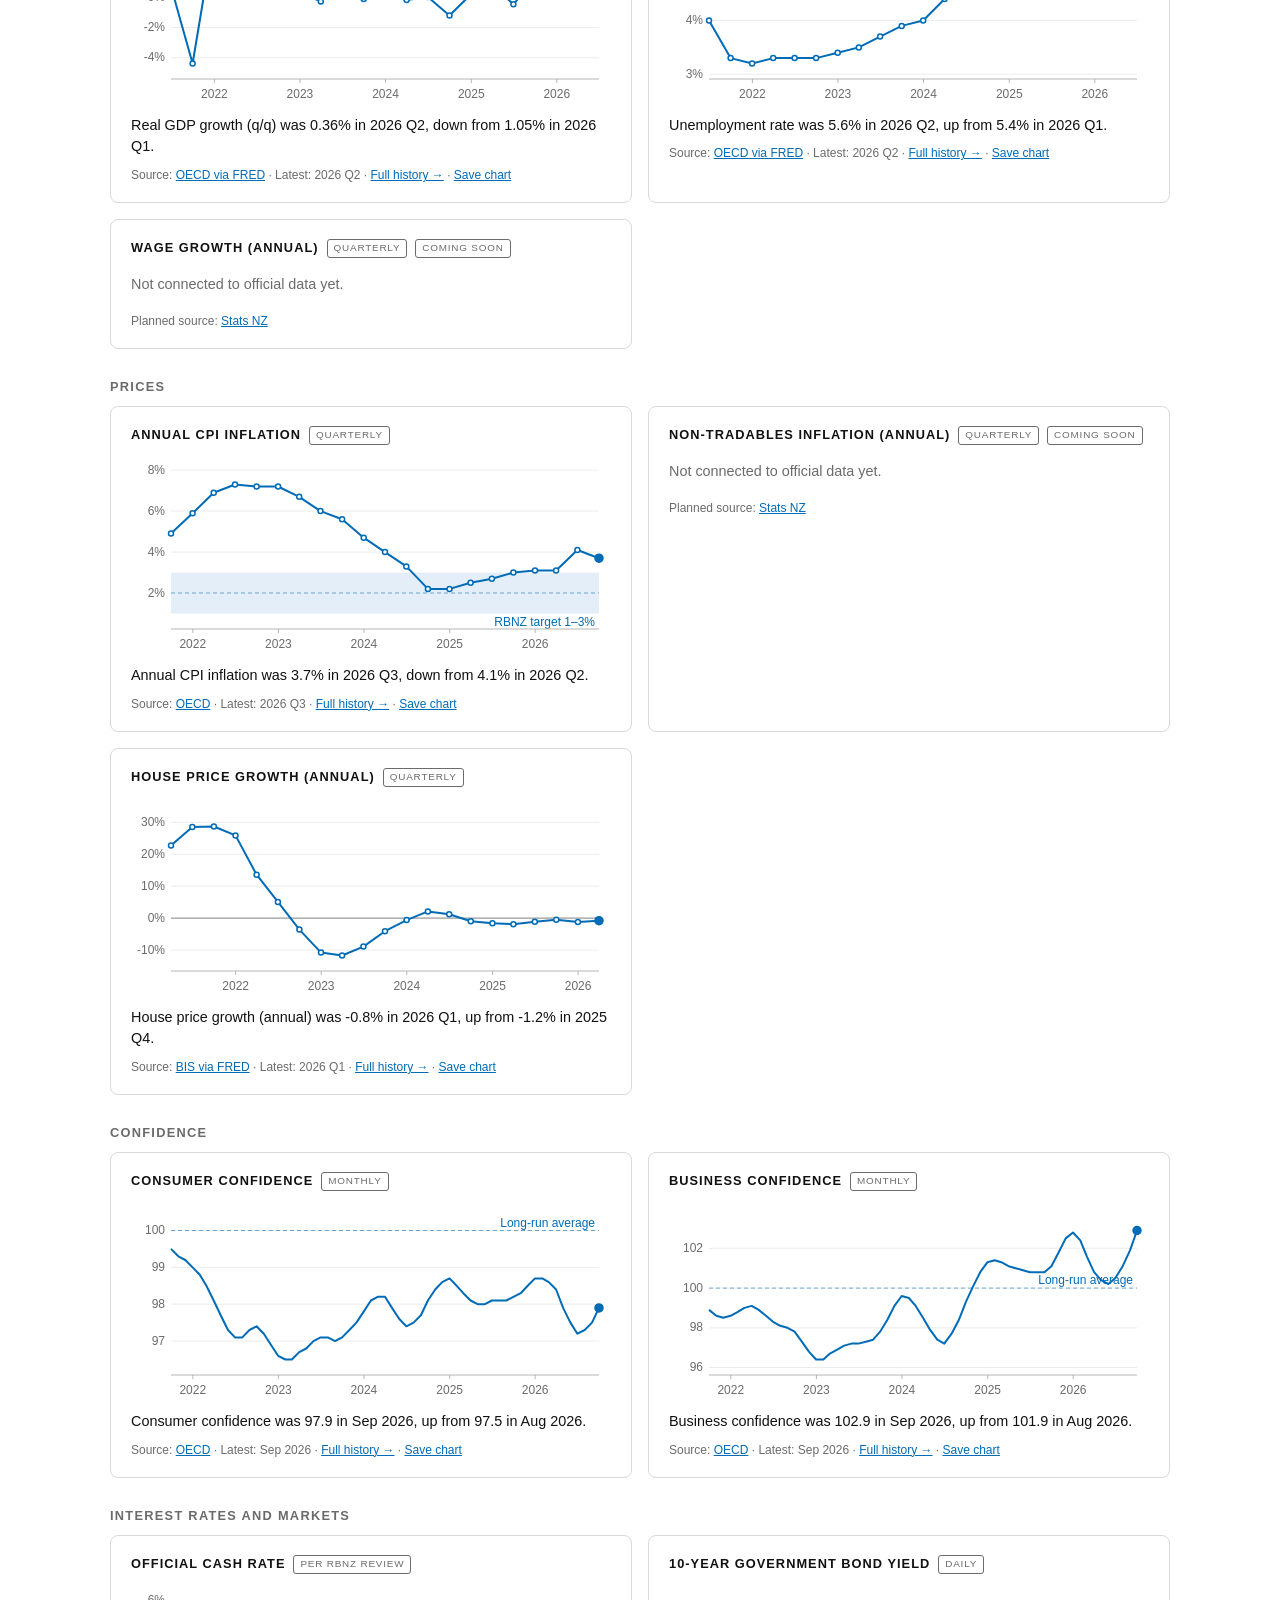
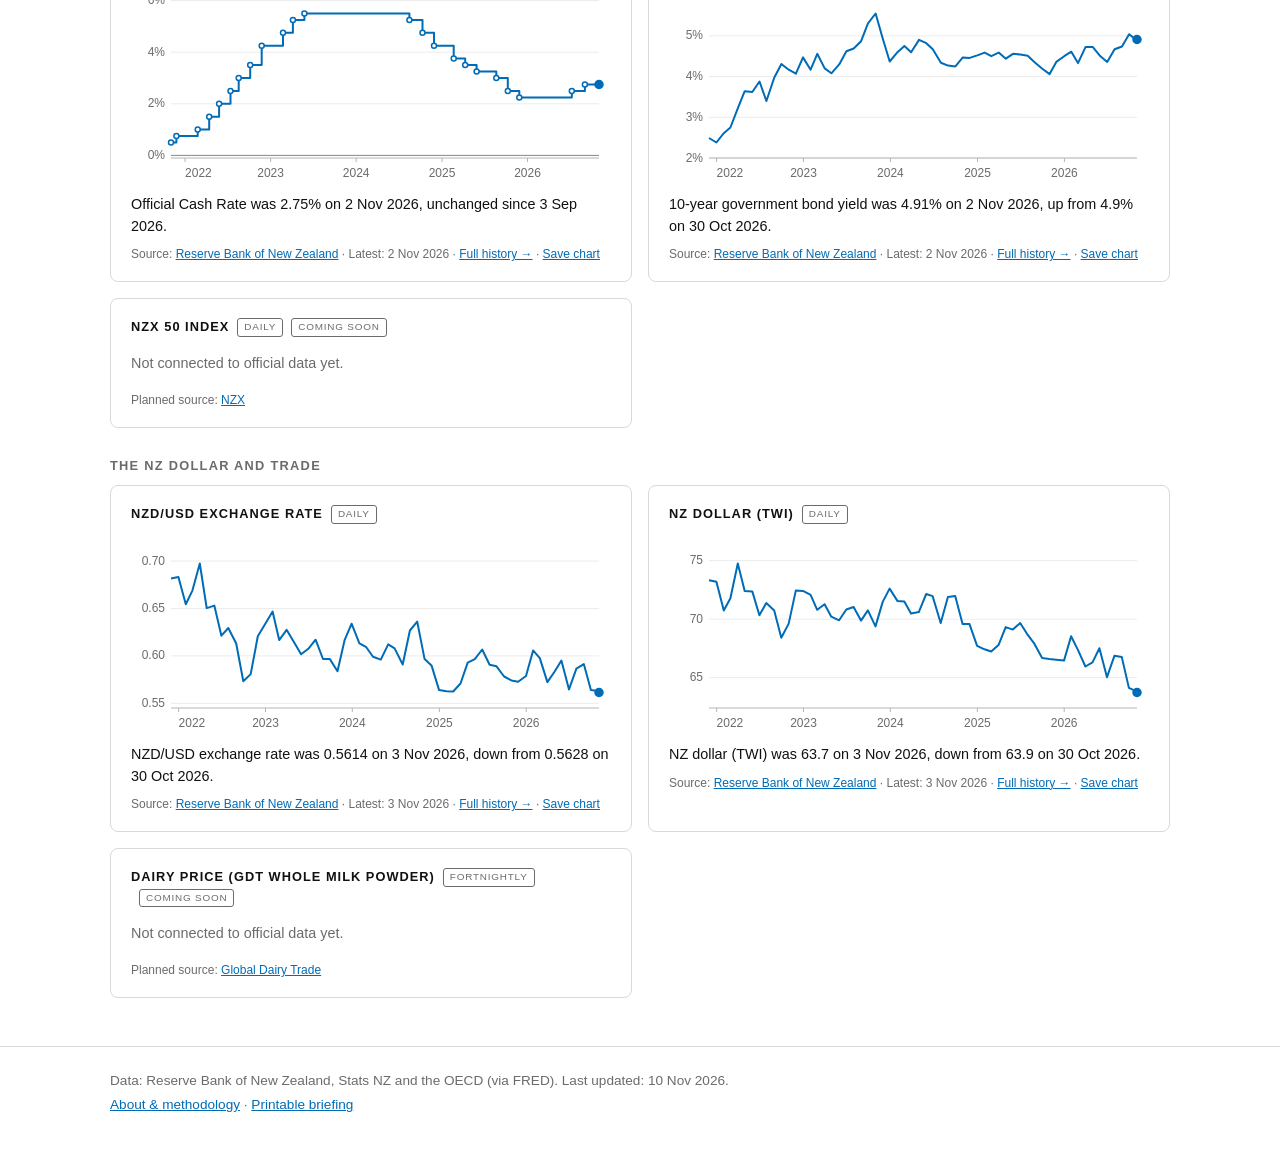
==== commit 07a0908b: "Add files via upload" ====
--- a/index.html
+++ b/index.html
@@ -57,6 +57,11 @@
       <div id="tiles" class="tiles"></div>
     </section>
 
+    <section id="releases" hidden>
+      <h2 class="section-title">Coming Up</h2>
+      <div id="releases-body"></div>
+    </section>
+
     <section id="questions">
       <h2 class="section-title">The NZ Economy in Four Questions</h2>
       <div id="qgrid" class="qgrid"></div>
--- a/css/style.css
+++ b/css/style.css
@@ -327,3 +327,12 @@
   .dtable.brief th:nth-child(5) { width: 20%; }
   .dtable.brief td:first-child { white-space: normal; }
 }
+
+/* Release calendar */
+.rels { list-style: none; margin: 0 0 4px; padding: 0; border: 1px solid var(--line); border-radius: 8px; }
+.rel { display: grid; grid-template-columns: minmax(170px, 230px) 1fr; gap: 2px 16px; padding: 10px 16px; border-top: 1px solid var(--line); }
+.rel:first-child { border-top: 0; }
+.rel-date { font-weight: 700; }
+.rel small { font-weight: 400; color: var(--grey); font-size: 0.8rem; }
+@media (max-width: 600px) { .rel { grid-template-columns: 1fr; padding: 10px 14px; } }
+@media print { .rels { border-color: #999; } .rel { break-inside: avoid; } }
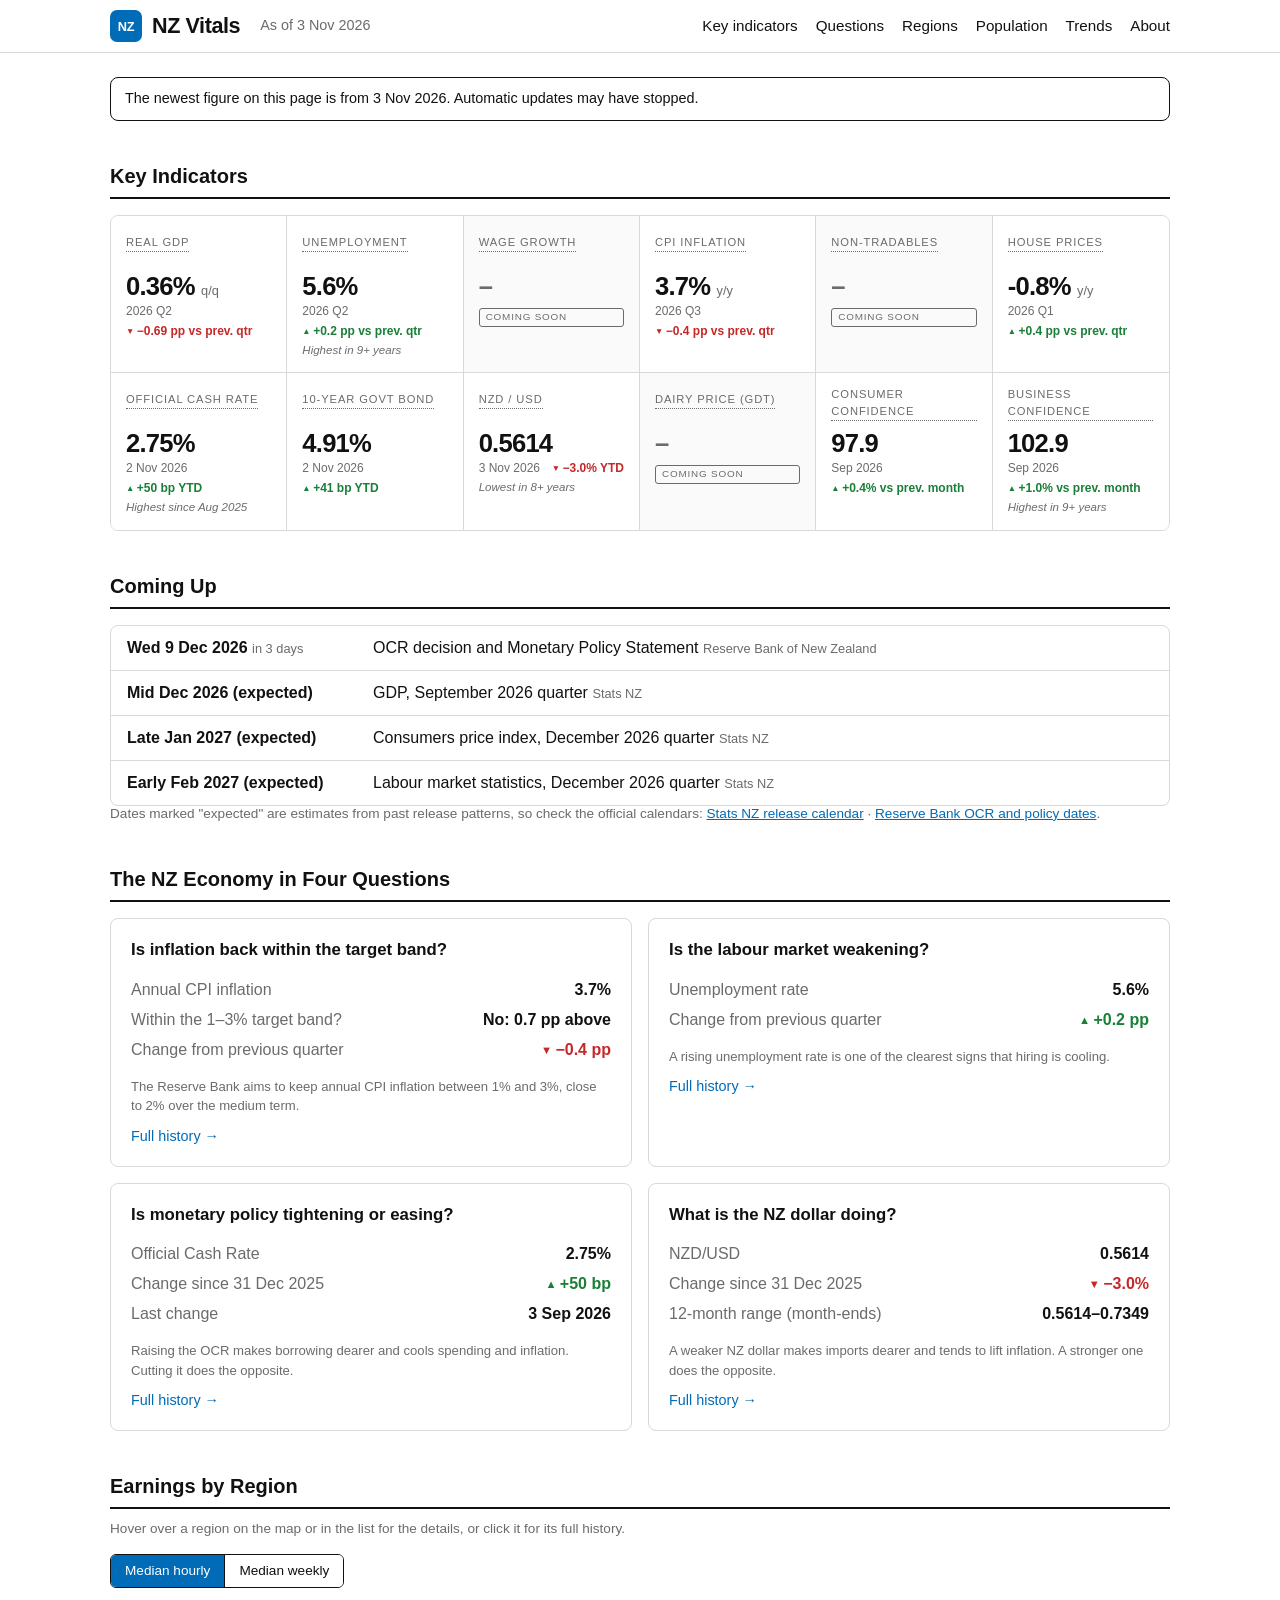
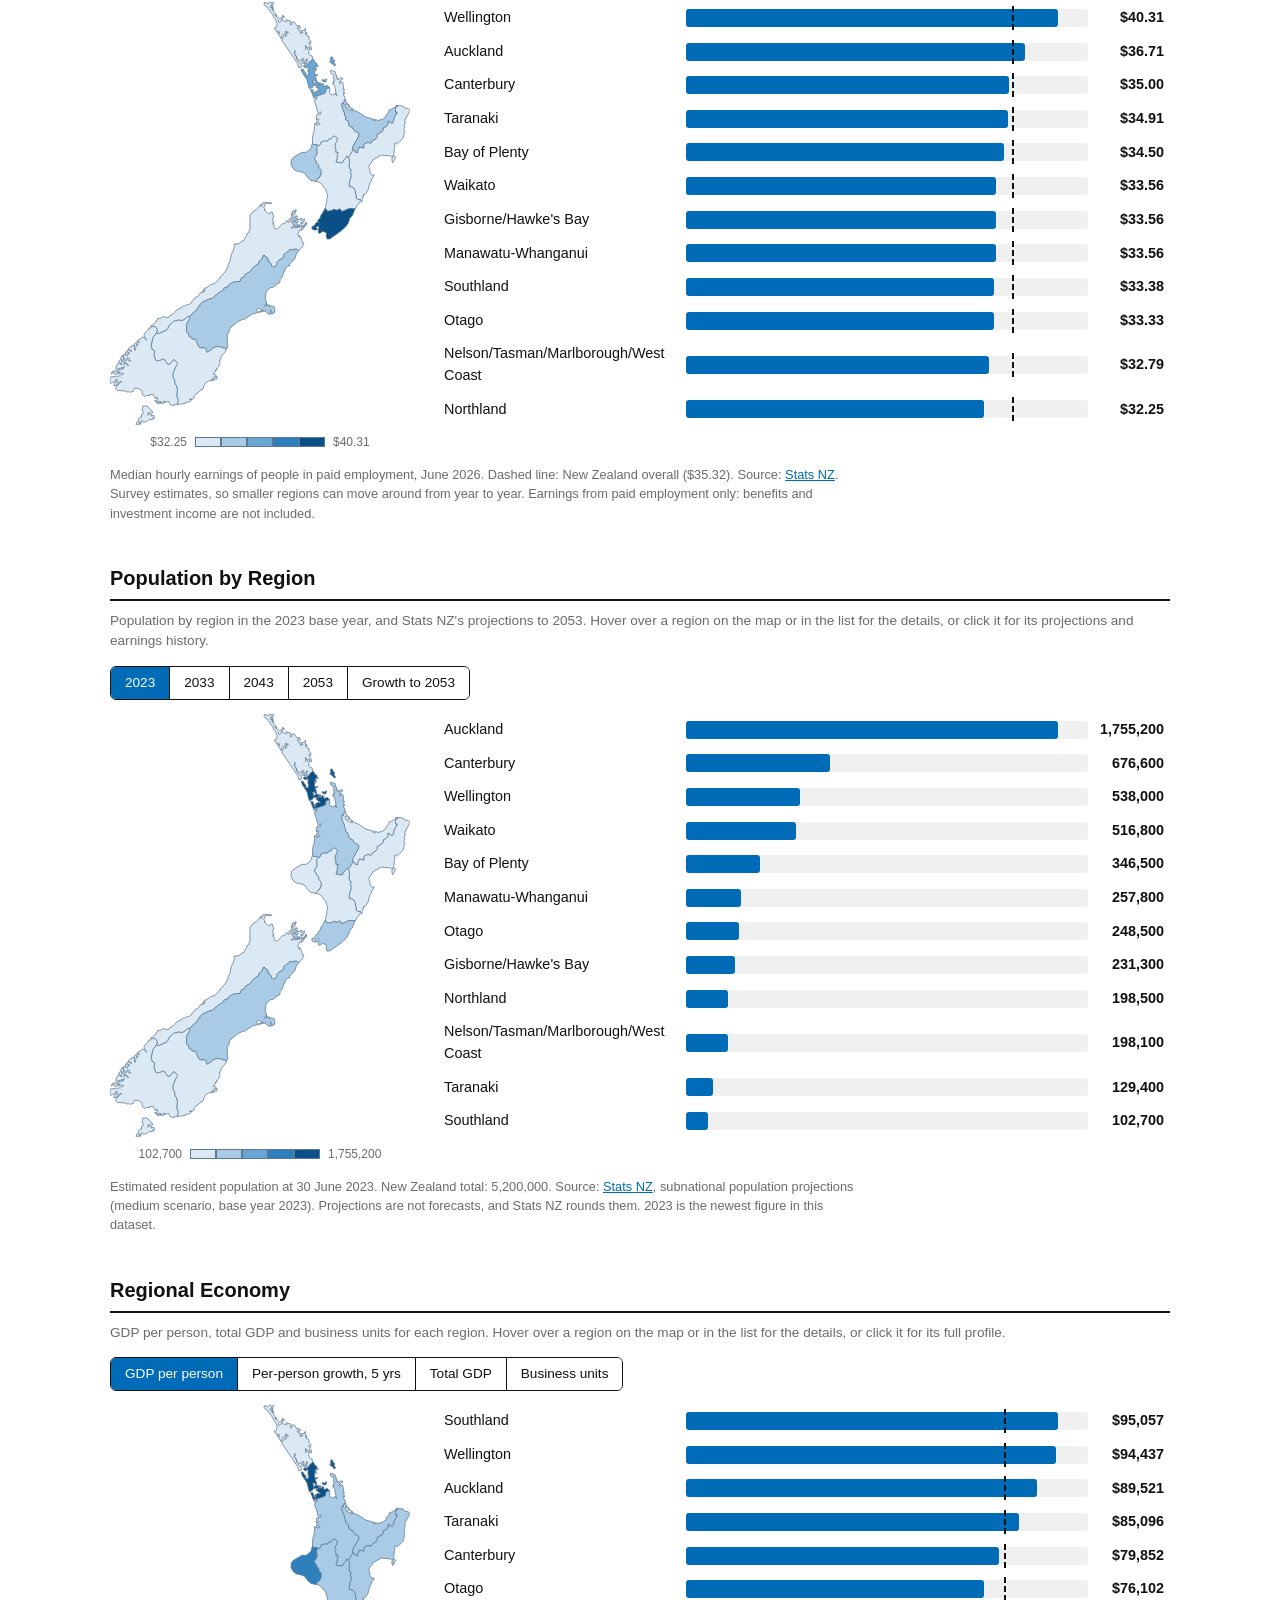
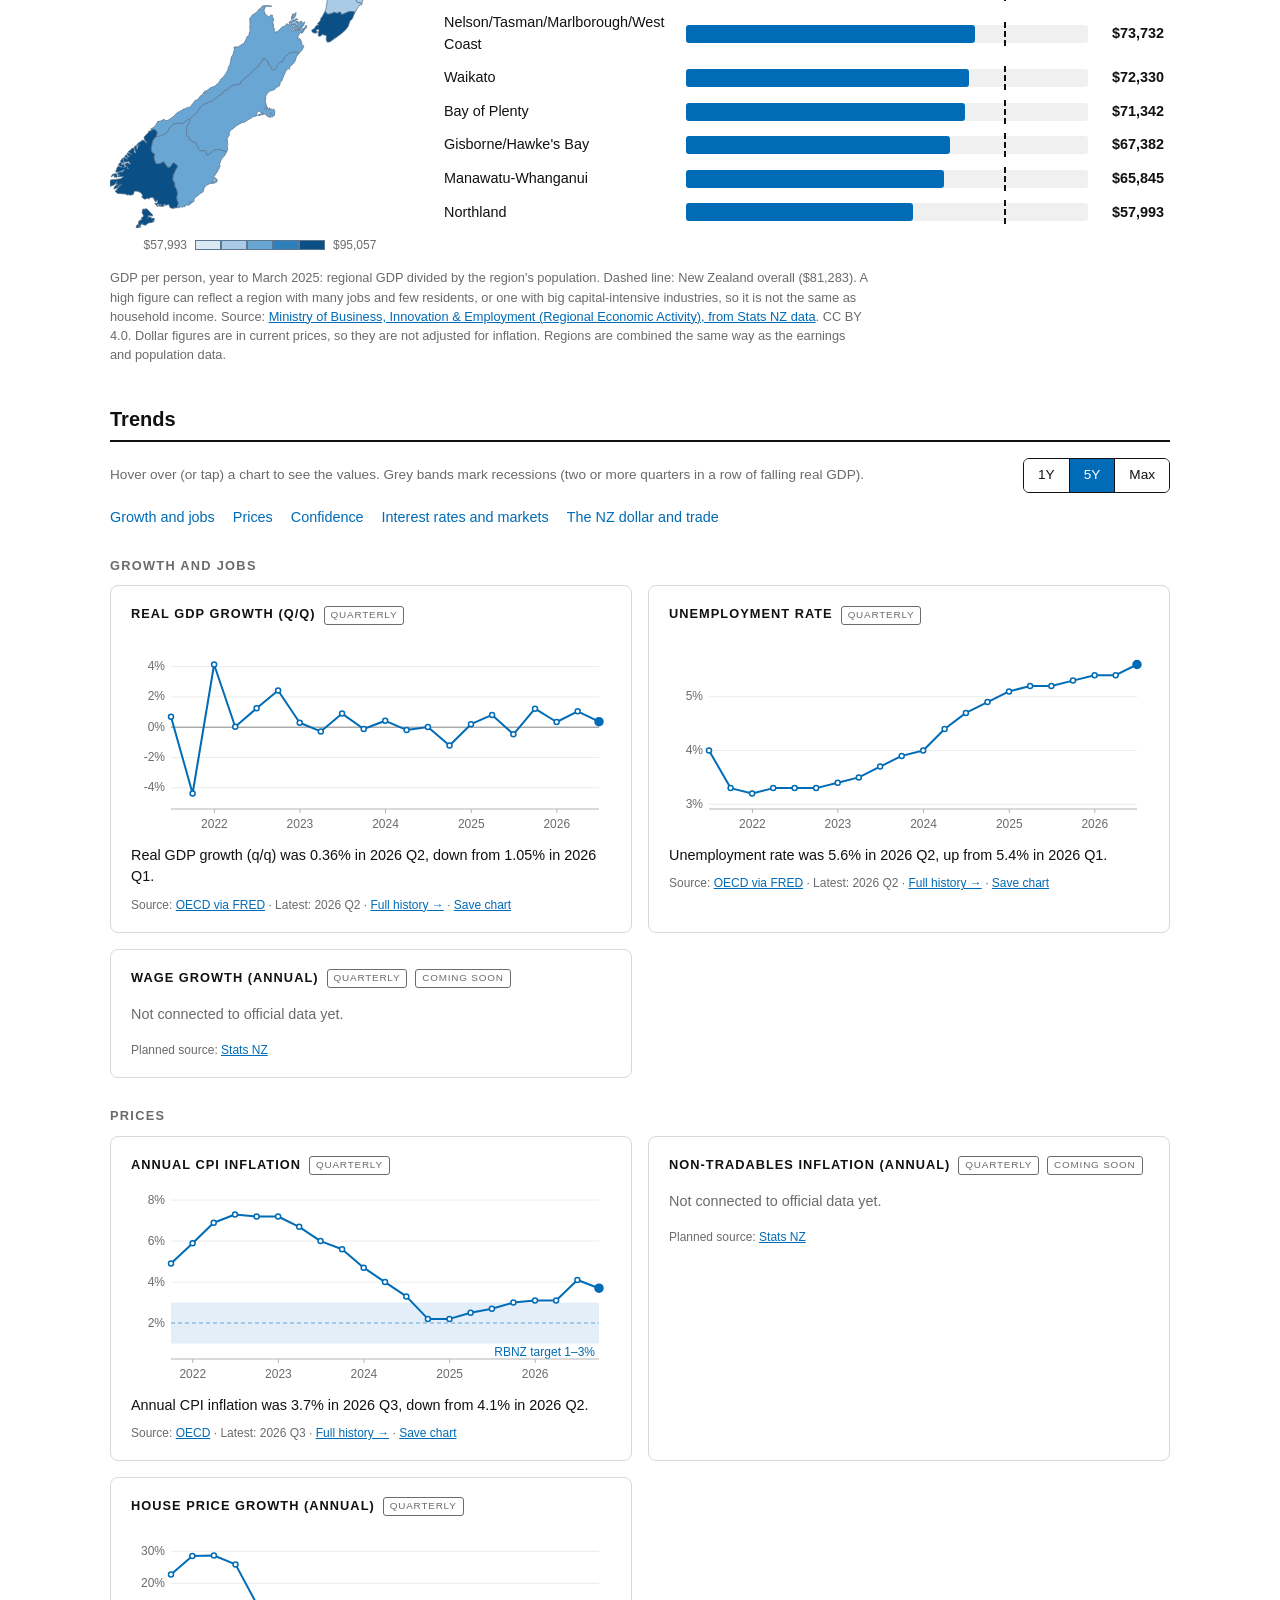
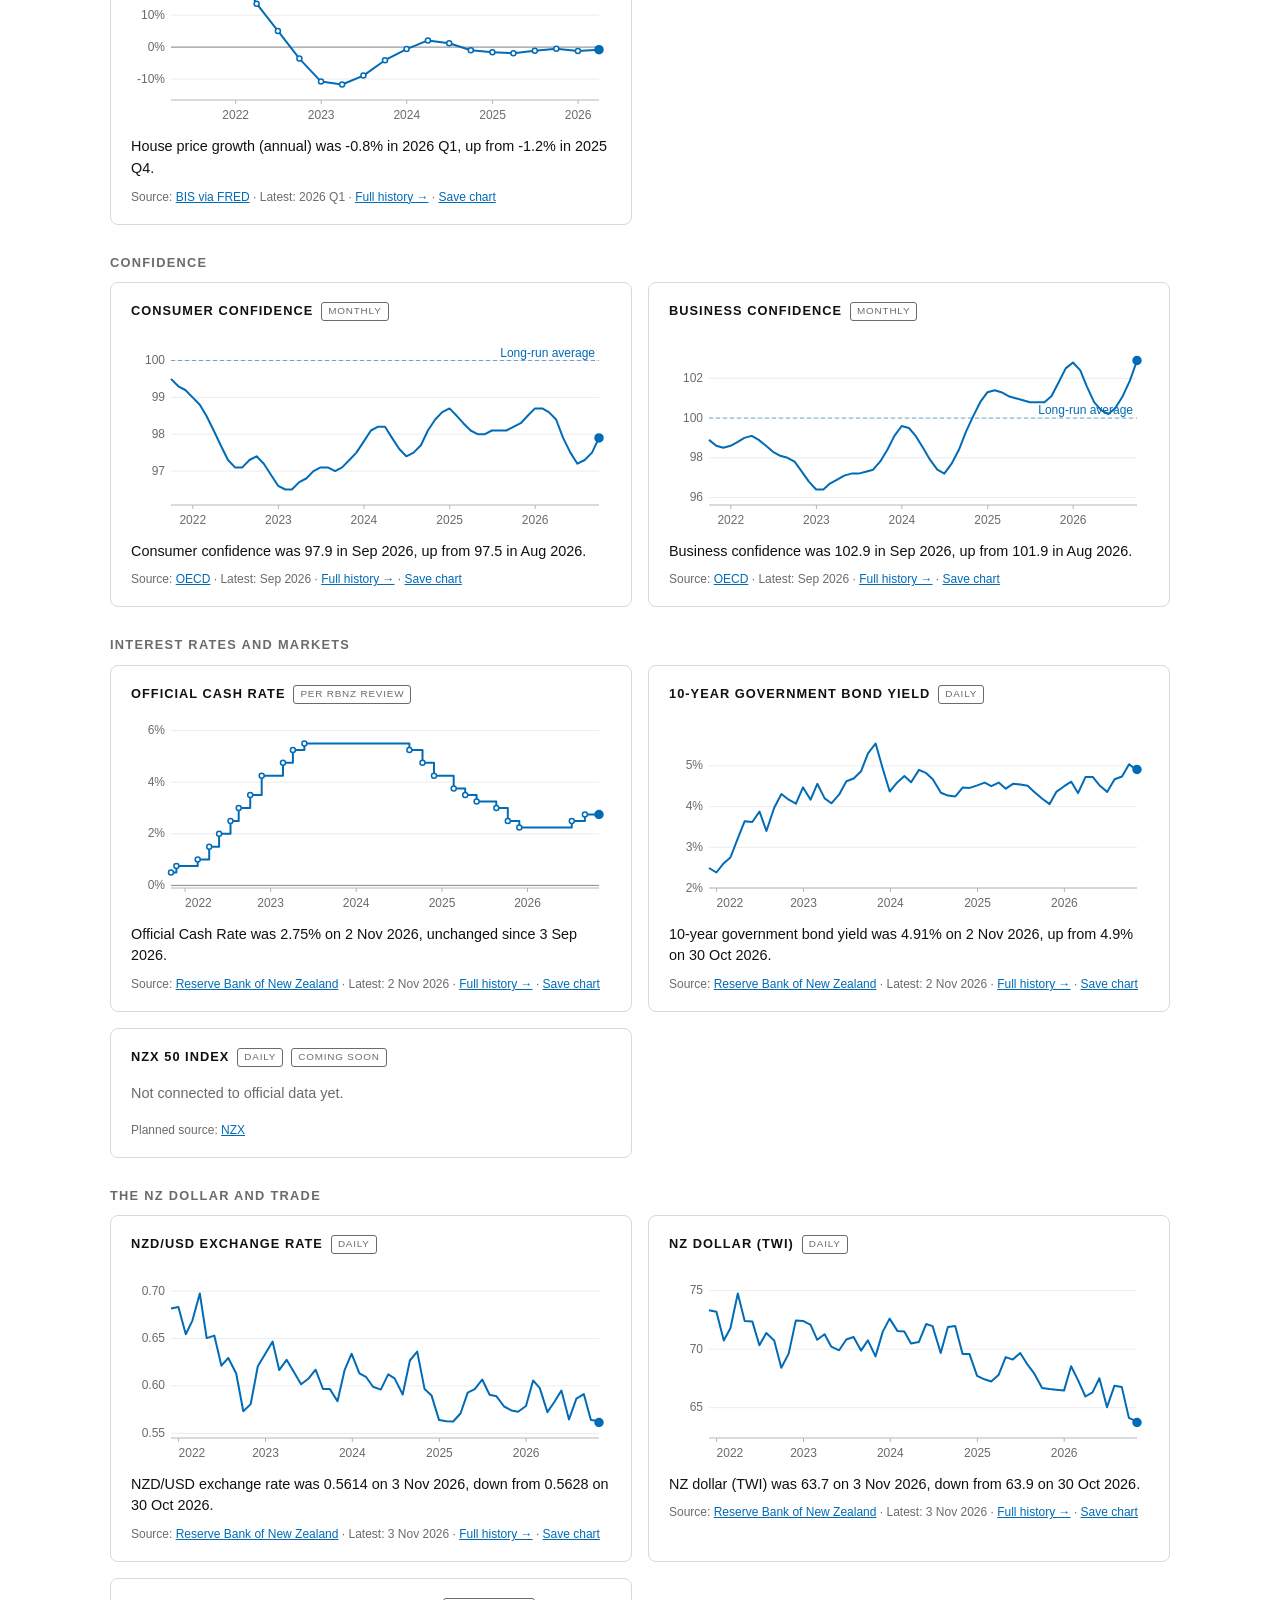
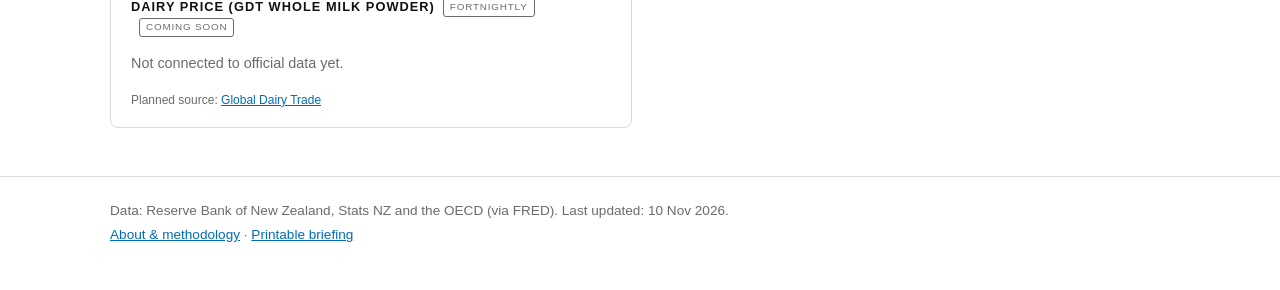
==== commit 27691928: "Add files via upload" ====
--- a/index.html
+++ b/index.html
@@ -79,6 +79,12 @@
       <div id="population-body"></div>
     </section>
 
+    <section id="economy" hidden>
+      <h2 class="section-title">Regional Economy</h2>
+      <p class="hint">GDP per person, total GDP and business units for each region. Hover over a region on the map or in the list for the details, or click it for its full profile.</p>
+      <div id="economy-body"></div>
+    </section>
+
     <section id="trends">
       <h2 class="section-title">Trends</h2>
       <div class="trend-bar">
